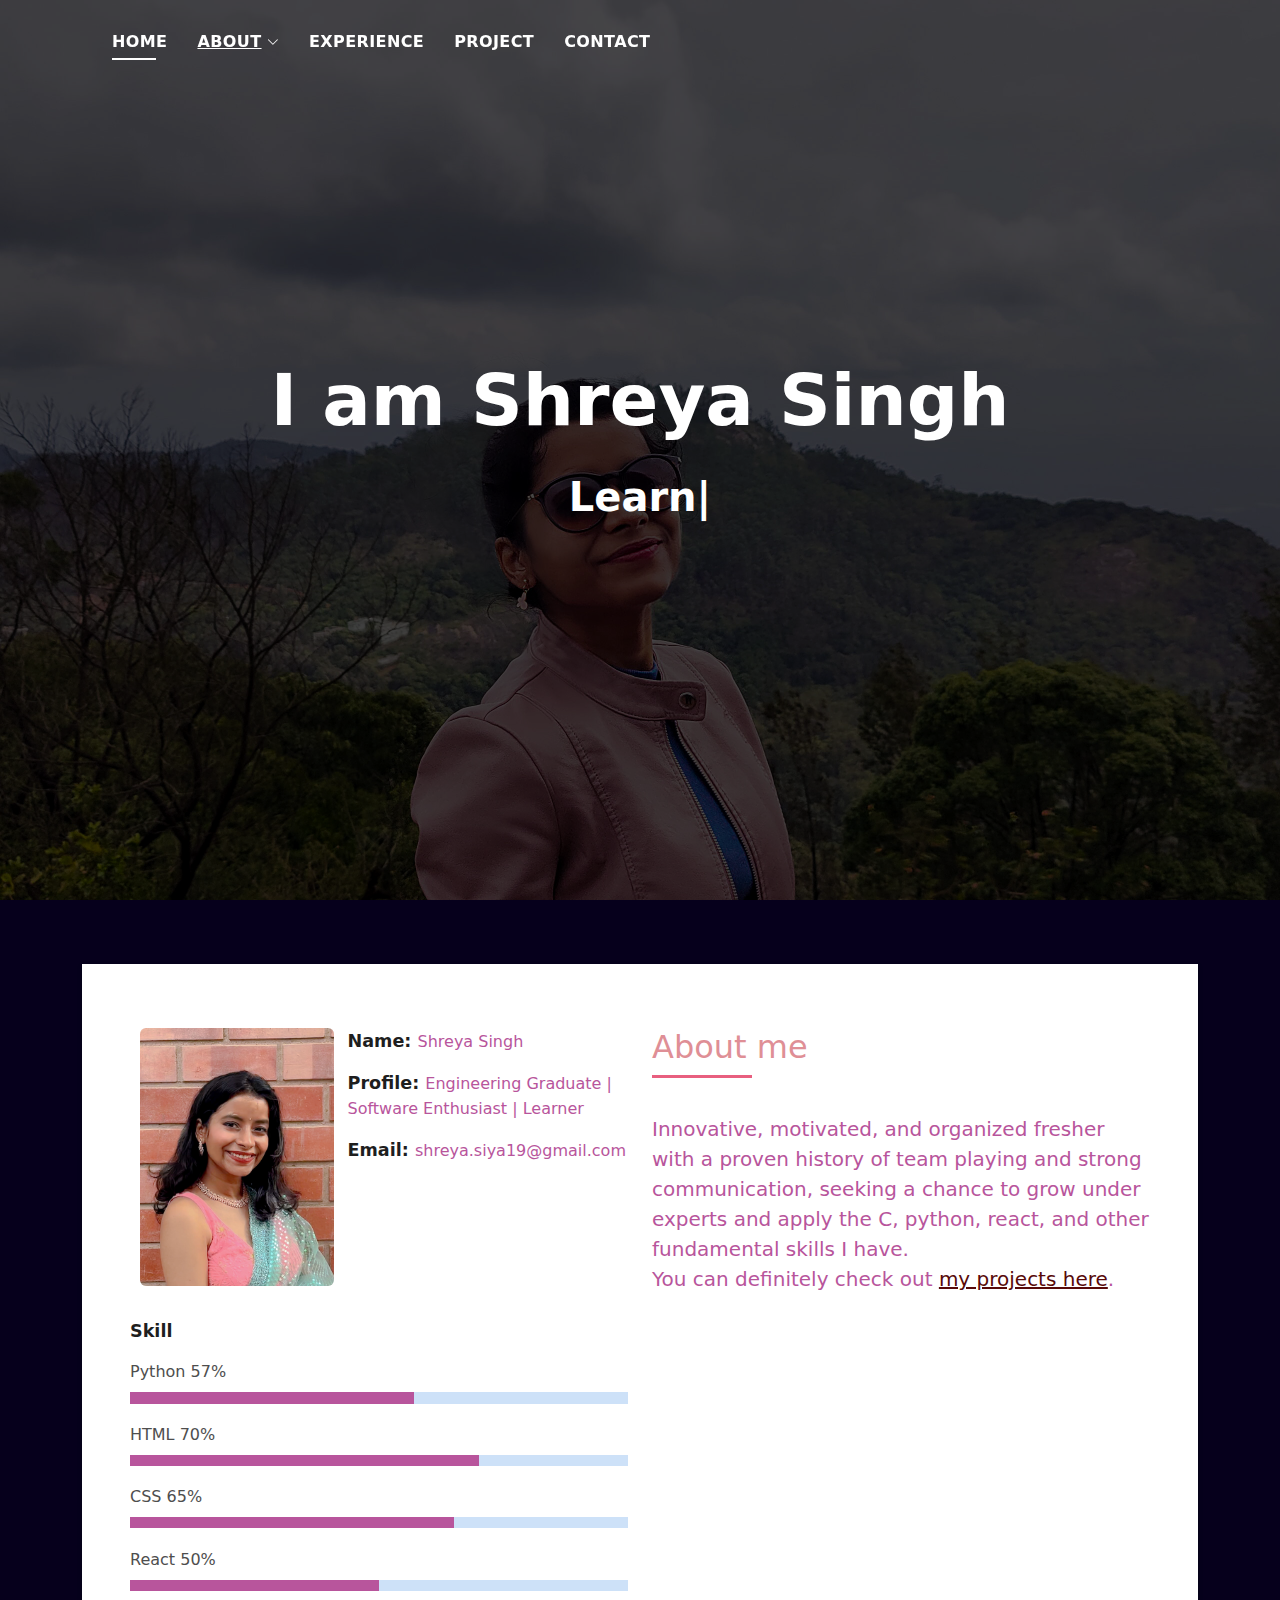
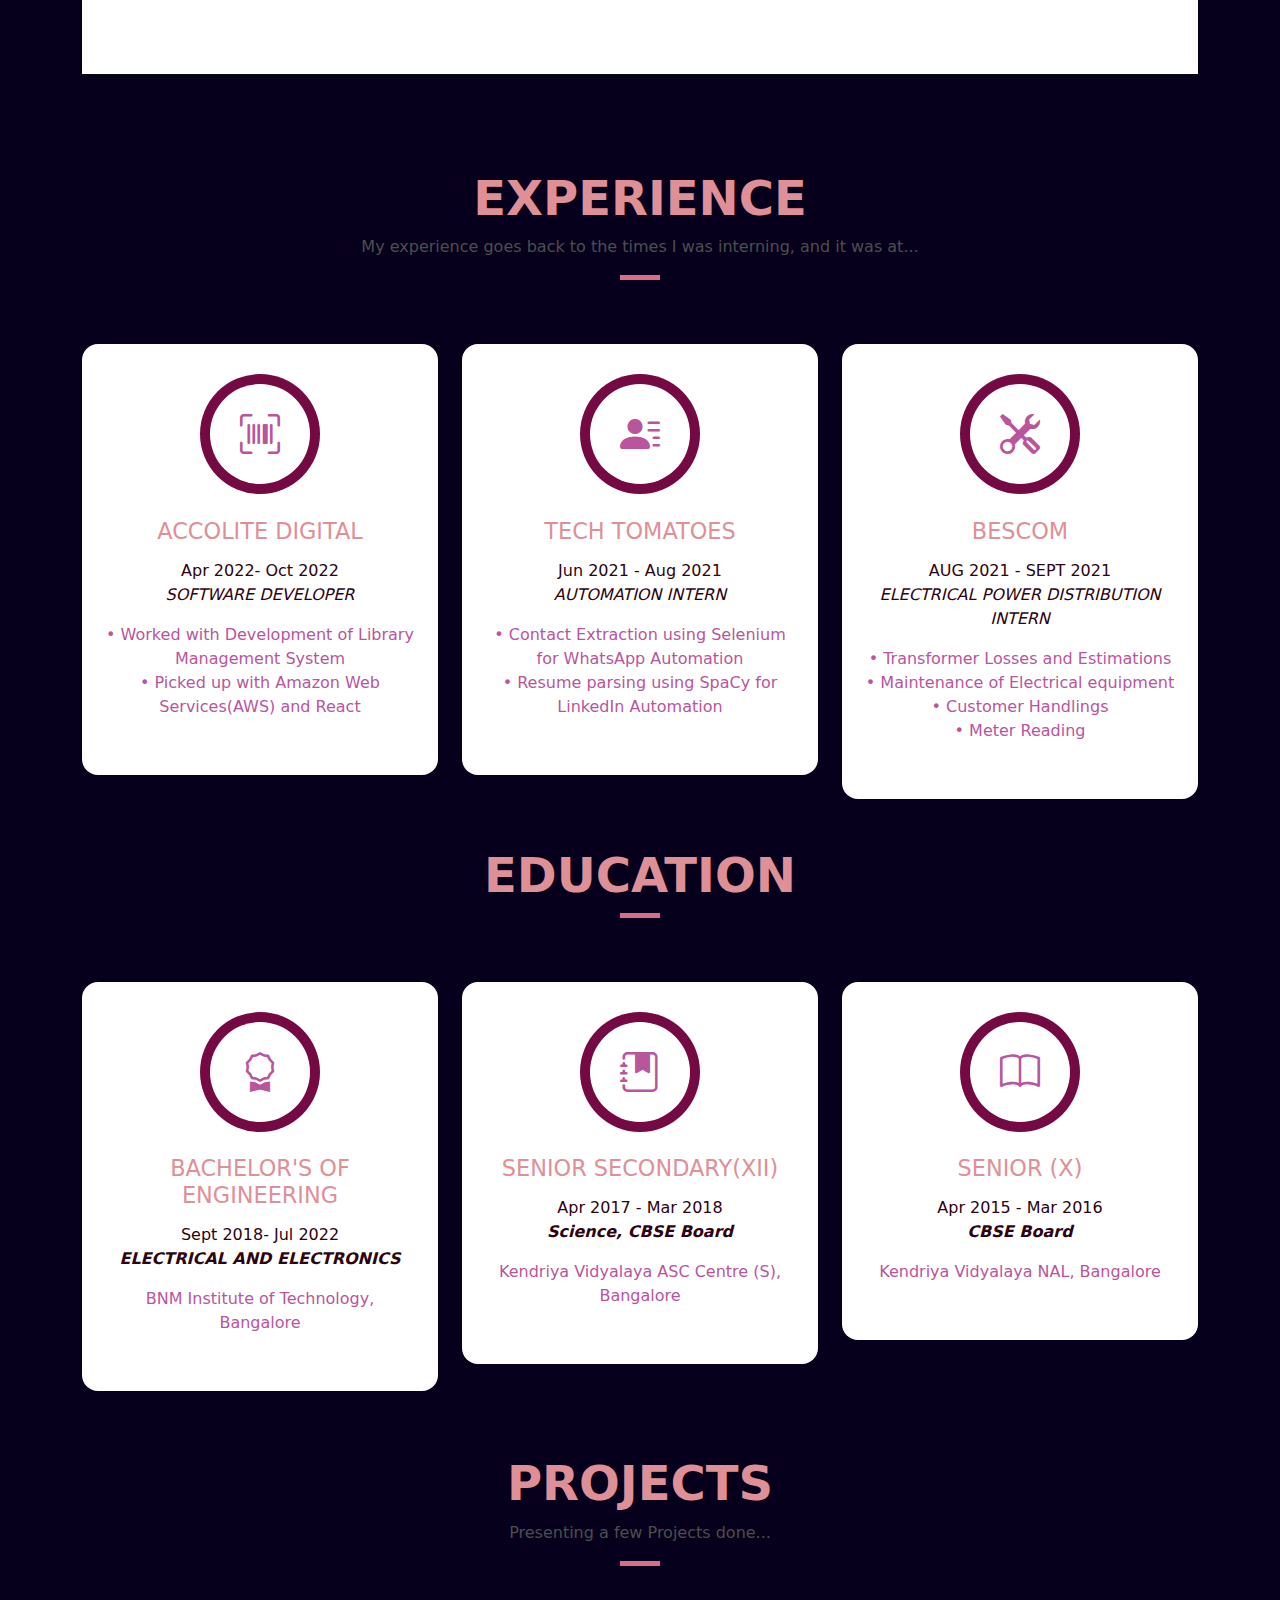
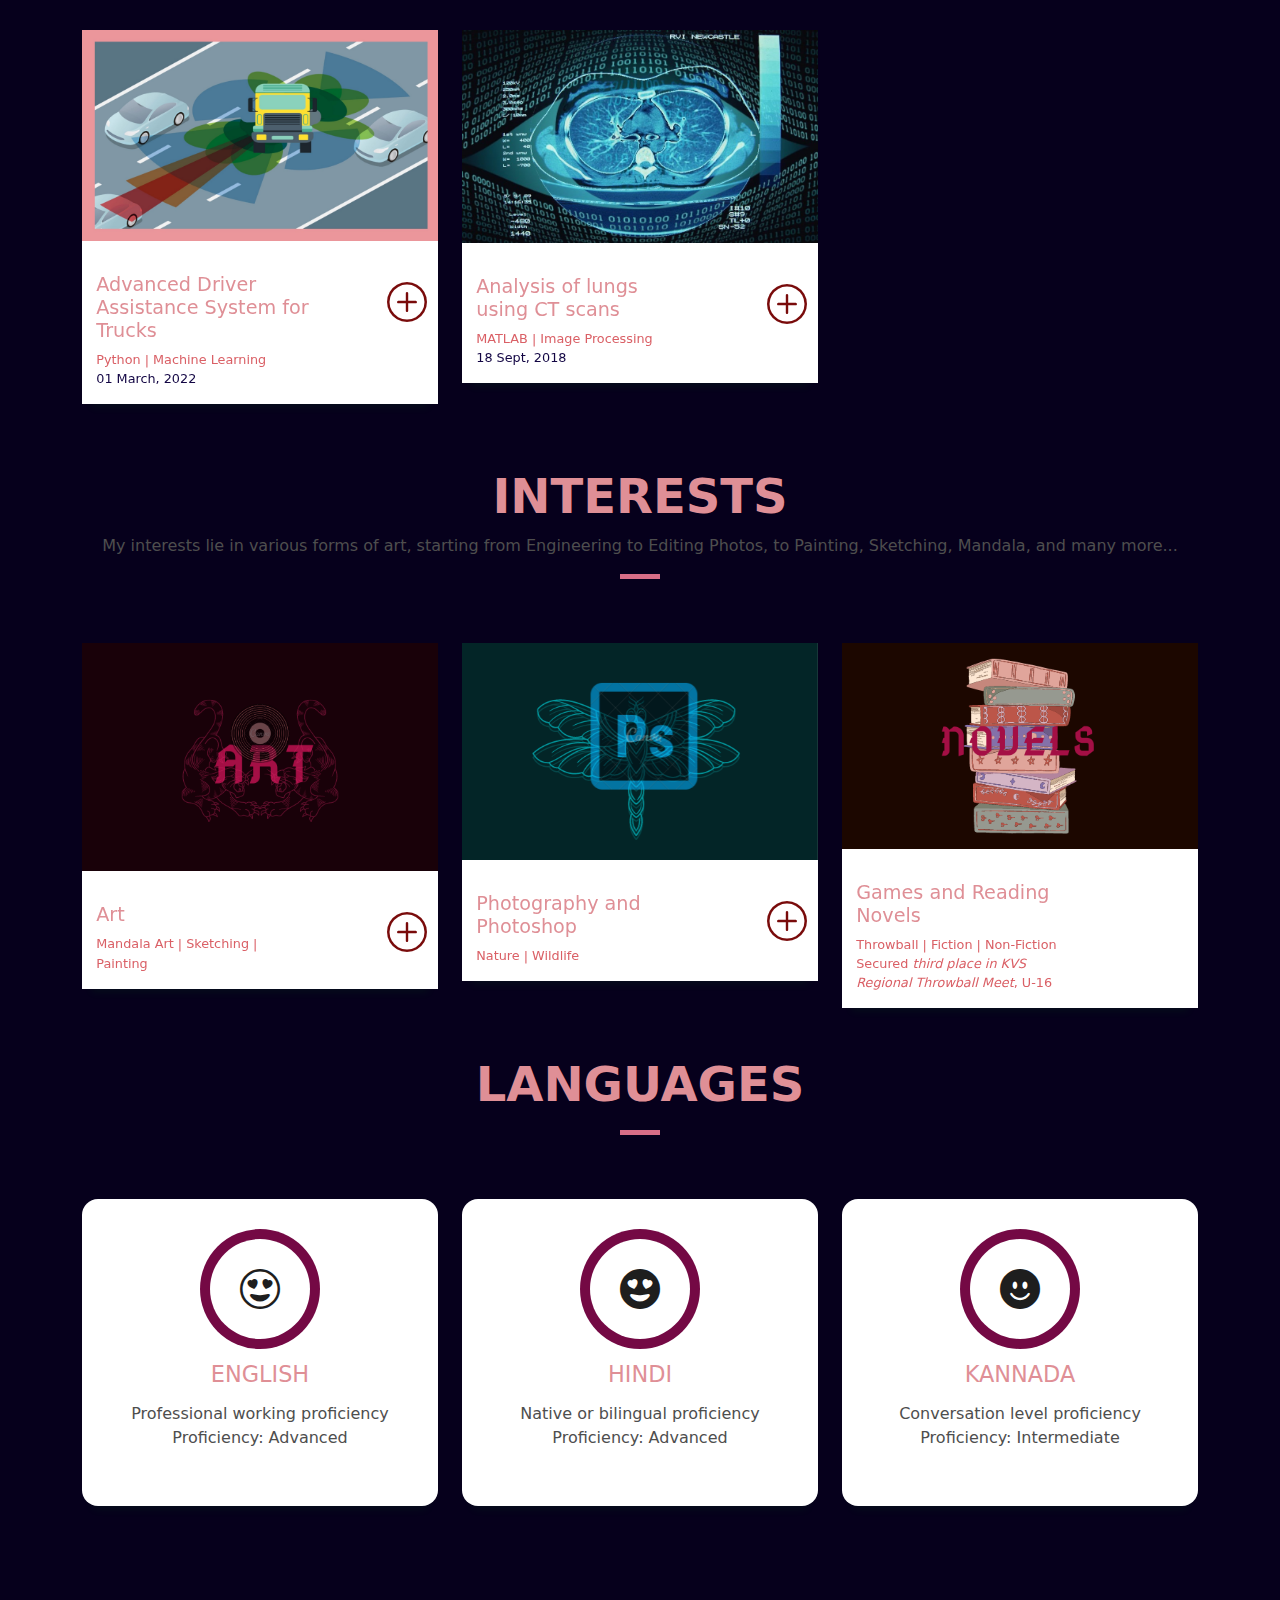
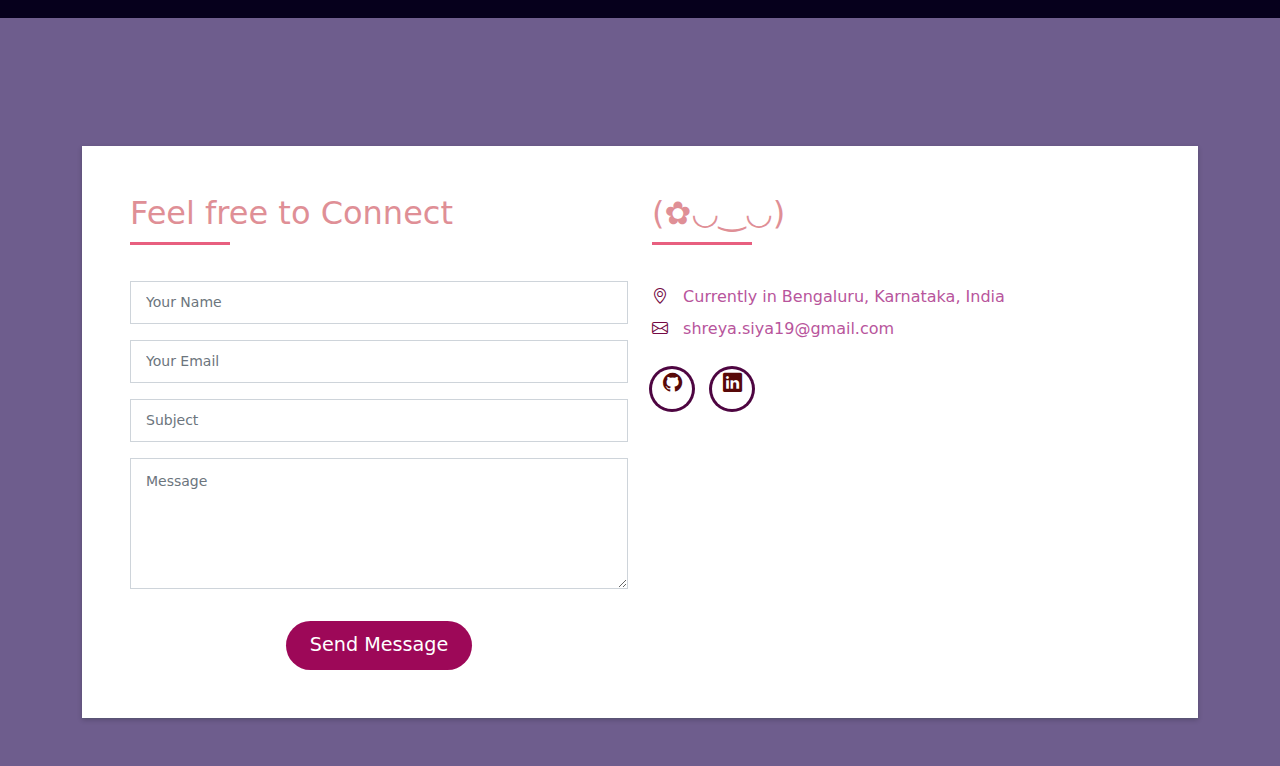
==== index.html @ 1498c158 "first commit" ====
<!DOCTYPE html>
<html lang="en">

<head>
  <meta charset="utf-8">
  <meta content="width=device-width, initial-scale=1.0" name="viewport">

  <title>Shreya Portfolio- Index</title>
  <meta content="" name="description">
  <meta content="" name="keywords">

  <!-- Favicons -->
  <link href="assets/img/favicon.png" rel="icon">
  <link href="assets/img/apple-touch-icon.png" rel="apple-touch-icon">

  <!-- Vendor CSS Files -->
  <link href="assets/vendor/bootstrap/css/bootstrap.min.css" rel="stylesheet">
  <link href="assets/vendor/bootstrap-icons/bootstrap-icons.css" rel="stylesheet">
  <link href="assets/vendor/glightbox/css/glightbox.min.css" rel="stylesheet">
  <link href="assets/vendor/swiper/swiper-bundle.min.css" rel="stylesheet">

  <!-- Template Main CSS File -->
  <link href="assets/css/style.css" rel="stylesheet">

</head>

<body>

  <!-- ======= Header ======= -->
  <header id="header" class="fixed-top">
    <div class="container d-flex align-items-center justify-content-between">

      <nav id="navbar" class="navbar">
        <ul>
          <li><a class="nav-link scrollto active" href="#hero">Home</a></li>
          <li class="dropdown"><a href="#about"><span>About</span> <i class="bi bi-chevron-down"></i></a>
            <ul>
              <li><a href="#education">Education</a></li>
              <li><a href="#interest">Interests</a></li>
              <li><a href="#languages">Languages</a></li>
            </ul>
          </li>
          <li><a class="nav-link scrollto" href="#experience">Experience</a></li>
          <li><a class="nav-link scrollto" href="#work"> Project</a></li>
          <li><a class="nav-link scrollto" href="#contact">Contact</a></li>
        </ul>
        <i class="bi bi-list mobile-nav-toggle"></i>
      </nav><!-- .navbar -->

    </div>
  </header><!-- End Header -->

  <!-- ======= Hero Section ======= -->
  <div id="hero" class="hero route bg-image" style="background-image: url(assets/img/hero-bg.jpg)">
    <div class="overlay-itro"></div>
    <div class="hero-content display-table">
      <div class="table-cell">
        <div class="container">
          <h1 class="hero-title mb-4">I am Shreya Singh</h1>
          <p class="hero-subtitle"><span class="typed" data-typed-items="Learner, Developer, Designer, Photographer, Mandala Artist"></span></p>
        </div>
      </div>
    </div>
  </div><!-- End Hero Section -->

  <main id="main">

    <!-- ======= About Section ======= -->
    <section id="about" class="about-mf sect-pt4 route">
      <div class="container">
        <div class="row">
          <div class="col-sm-12">
            <div class="box-shadow-full">
              <div class="row">
                <div class="col-md-6">
                  <div class="row">
                    <div class="col-sm-6 col-md-5">
                      <div class="about-img">
                        <img src="assets/img/testimonial-2.jpg" class="img-fluid rounded b-shadow-a" alt="">
                      </div>
                    </div>
                    <div class="col-sm-6 col-md-7">
                      <div class="about-info">
                        <p><span class="title-s">Name: </span> <span>Shreya Singh</span></p>
                        <p><span class="title-s">Profile: </span> <span>Engineering Graduate | Software Enthusiast | Learner</span></p>
                        <p><span class="title-s">Email: </span> <span>shreya.siya19@gmail.com</span></p>
                      </div>
                    </div>
                  </div>
                  <div class="skill-mf">
                    <p class="title-s">Skill</p>
                    <span>Python</span> <span class="pull-right">57%</span>
                    <div class="progress">
                      <div class="progress-bar" role="progressbar" style="width: 57%;" aria-valuenow="57" aria-valuemin="0" aria-valuemax="100"></div>
                    </div>
                    <span>HTML</span> <span class="pull-right">70%</span>
                    <div class="progress">
                      <div class="progress-bar" role="progressbar" style="width: 70%" aria-valuenow="55" aria-valuemin="0" aria-valuemax="100"></div>
                    </div>
                    <span>CSS</span> <span class="pull-right">65%</span>
                    <div class="progress">
                      <div class="progress-bar" role="progressbar" style="width: 65%;" aria-valuenow="65" aria-valuemin="0" aria-valuemax="100"></div>
                    </div>
                    <span>React</span> <span class="pull-right">50%</span>
                    <div class="progress">
                      <div class="progress-bar" role="progressbar" style="width: 50%" aria-valuenow="50" aria-valuemin="0" aria-valuemax="100"></div>
                    </div>
                  </div>
                </div>
                <div class="col-md-6">
                  <div class="about-me pt-4 pt-md-0">
                    <div class="title-box-2">
                      <h5 class="title-left">
                        About me
                      </h5>
                    </div>
                    <p class="lead">
                      Innovative, motivated, and organized fresher with a proven history of team playing and strong communication, seeking a chance to grow under experts and apply the C, python, react, and other fundamental skills I have. </br> You can definitely check out <a href="#work">my projects here</a>.</p>
                    </p>
                  </div>
                </div>
              </div>
            </div>
          </div>
        </div>
      </div>
    </section><!-- End About Section -->

    <!-- ======= Experience Section ======= -->
    <section id="experience" class="experience-mf pt-5 route">
      <div class="container">
        <div class="row">
          <div class="col-sm-12">
            <div class="title-box text-center">
              <h3 class="title-a">
                Experience
              </h3>
              <p class="subtitle-a">
                My experience goes back to the times I was interning, and it was at...
              </p>
              <div class="line-mf"></div>
            </div>
          </div>
        </div>
        <div class="row">
          <div class="col-md-4">
            <div class="experience-box">
              <div class="experience-ico">
                <span class="ico-circle"><i class="bi bi-upc-scan"></i></span>
              </div>
              <div class="experience-content">
                <h2 class="es-title"></br>Accolite Digital</h2>
                <p class="es-description text-center">
                  Apr 2022- Oct 2022</br>
                  <i>SOFTWARE DEVELOPER</i>
                   </br></p>
                  <p>• Worked with Development of Library Management System </br>
                  • Picked up with Amazon Web Services(AWS) and React
                </p>
              </div>
            </div>
          </div>
          <div class="col-md-4">
            <div class="experience-box">
              <div class="experience-ico">
                <span class="ico-circle"><i class="bi bi-person-lines-fill"></i></span>
              </div>
              <div class="experience-content">
                <h2 class="es-title"> </br>Tech Tomatoes</h2>
                <p class="es-description text-center">
                  Jun 2021 - Aug 2021</br>
                  <i>AUTOMATION INTERN</i>
                   </br></p>
                  <p>• Contact Extraction using Selenium for WhatsApp Automation </br>
                  • Resume parsing using SpaCy for LinkedIn Automation
                </p>
              </div>
            </div>
          </div>
          <div class="col-md-4">
            <div class="experience-box">
              <div class="experience-ico">
                <span class="ico-circle"><i class="bi bi-tools"></i></span>
              </div>
              <div class="experience-content">
                <h2 class="es-title"></br>BESCOM</h2>
                <p class="es-description text-center">
                  AUG 2021 - SEPT 2021</br>
                  <i>ELECTRICAL POWER DISTRIBUTION INTERN</i>
                   </br></p>
                  <p>• Transformer Losses and Estimations </br>
                  • Maintenance of Electrical equipment </br>
                  • Customer Handlings</br>
                  • Meter Reading
                </p>
              </div>
            </div>
          </div>
        </div>
      </div>
    </section><!-- End Experience Section -->

        <!-- ======= education Section ======= -->
        <section id="education" class="education-mf pt-5 route">
          <div class="container">
            <div class="row">
              <div class="col-sm-12">
                <div class="title-box text-center">
                  <h3 class="title-a">
                    Education
                  </h3>
                  <div class="line-mf"></div>
                </div>
              </div>
            </div>
            <div class="row">
              <div class="col-md-4">
                <div class="education-box">
                  <div class="education-ico">
                    <span class="ico-circle"><i class="bi bi-award"></i></span>
                  </div>
                  <div class="education-content">
                    <h2 class="esd-title"></br>Bachelor's of Engineering</h2>
                    <p class="esd-description text-center">
                      Sept 2018- Jul 2022</br>
                      <b><i>ELECTRICAL AND ELECTRONICS </i></b>
                       </br></p>
                      <p>BNM Institute of Technology, Bangalore
                    </p>
                  </div>
                </div>
              </div>
              <div class="col-md-4">
                <div class="education-box">
                  <div class="education-ico">
                    <span class="ico-circle"><i class="bi bi-journal-bookmark-fill"></i></span>
                  </div>
                  <div class="education-content">
                    <h2 class="esd-title"> </br>Senior Secondary(XII)</h2>
                    <p class="esd-description text-center">
                      Apr 2017 - Mar 2018</br>
                      <b><i>Science, CBSE Board</i></b>
                       </br></p>
                      <p>Kendriya Vidyalaya ASC Centre (S), Bangalore
                    </p>
                  </div>
                </div>
              </div>
              <div class="col-md-4">
                <div class="education-box">
                  <div class="education-ico">
                    <span class="ico-circle"><i class="bi bi-book"></i></span>
                  </div>
                  <div class="education-content">
                    <h2 class="esd-title"></br>Senior (X)</h2>
                    <p class="esd-description text-center">
                      Apr 2015 - Mar 2016</br>
                      <b><i>CBSE Board
                      </i></b>
                       </br></p>
                      <p>Kendriya Vidyalaya NAL, Bangalore  
                    </p>
                  </div>
                </div>
              </div>
            </div>
          </div>
        </section><!-- End education Section -->


    <!-- ======= Projects Section ======= -->
    <section id="work" class="portfolio-mf sect-pt4 route">
      <div class="container">
        <div class="row">
          <div class="col-sm-12">
            <div class="title-box text-center">
              <h3 class="title-a">
                PROJECTS
              </h3>
              <p class="subtitle-a">
                Presenting a few Projects done...
              <div class="line-mf"></div>
            </div>
          </div>
        </div>
        <div class="row">
          <div class="col-md-4">
            <div class="work-box">
              <a href="assets/img/work-1.jpg" data-gallery="portfolioGallery" class="portfolio-lightbox">
                <div class="work-img">
                  <img src="assets/img/work-1.jpg" alt="" class="img-fluid">
                </div>
              </a>
              <div class="work-content">
                <div class="row">
                  <div class="col-sm-8">
                    <h2 class="w-title">Advanced Driver Assistance System for Trucks</h2>
                    <div class="w-more">
                      <span class="w-ctegory">Python | Machine Learning </br></span> <span class="w-date">01 March, 2022</span>
                    </div>
                  </div>
                  <div class="col-sm-4">
                    <div class="w-like">
                      <a href="portfolio-details1.html" target=" blank"> <span class="bi bi-plus-circle"></span></a>
                    </div>
                  </div>
                </div>
              </div>
            </div>
          </div>
          <div class="col-md-4">
            <div class="work-box">
              <a href="assets/img/work-2.jpeg" data-gallery="portfolioGallery" class="portfolio-lightbox">
                <div class="work-img">
                  <img src="assets/img/work-2.jpeg" alt="" class="img-fluid">
                </div>
              </a>
              <div class="work-content">
                <div class="row">
                  <div class="col-sm-8">
                    <h2 class="w-title">Analysis of lungs using CT scans</h2>
                    <div class="w-more">
                      <span class="w-ctegory">MATLAB | Image Processing </br></span>  <span class="w-date">18 Sept, 2018</span>
                    </div>
                  </div>
                  <div class="col-sm-4">
                    <div class="w-like">
                      <a href="portfolio-details2.html" target=" blank"> <span class="bi bi-plus-circle"></span></a>
                    </div>
                  </div>
                </div>
              </div>
            </div>
          </div>
        </div>
      </div>
    </section><!-- End Project Section -->

    
   <!-- ======= Interest Section ======= -->
   <section id="interest" class="portfolio-mf sect-pt4 route">
    <div class="container">
      <div class="row">
        <div class="col-sm-12">
          <div class="title-box text-center">
            <h3 class="title-a">
                INTERESTS
            </h3>
            <p class="subtitle-a">
              My interests lie in various forms of art, starting from Engineering to Editing Photos, to Painting, Sketching, Mandala, and many more...
            </p>
            <div class="line-mf"></div>
          </div>
        </div>
      </div>
      <div class="row">
        <div class="col-md-4">
          <div class="work-box">
            <a href="assets/img/1.png" data-gallery="portfolioGallery" class="portfolio-lightbox">
              <div class="work-img">
                <img src="assets/img/1.png" alt="" class="img-fluid">
              </div>
            </a>
            <div class="work-content">
              <div class="row">
                <div class="col-sm-8">
                  <h2 class="w-title">Art</h2>
                  <div class="w-more">
                    <span class="w-ctegory">Mandala Art | Sketching | Painting</span> 
                  </div>
                </div>
                <div class="col-sm-4">
                  <div class="w-like">
                    <a href="interest-1.html" target="blank"> <span class="bi bi-plus-circle"></span></a>
                  </div>
                </div>
              </div>
            </div>
          </div>
        </div>
        <div class="col-md-4">
          <div class="work-box">
            <a href="assets/img/2.png" data-gallery="portfolioGallery" class="portfolio-lightbox">
              <div class="work-img">
                <img src="assets/img/2.png" alt="" class="img-fluid">
              </div>
            </a>
            <div class="work-content">
              <div class="row">
                <div class="col-sm-8">
                  <h2 class="w-title">Photography and Photoshop</h2>
                  <div class="w-more">
                    <span class="w-ctegory">Nature | Wildlife</span> 
                  </div>
                </div>
                <div class="col-sm-4">
                  <div class="w-like">
                    <a href="interest-2.html"target="blank"> <span class="bi bi-plus-circle"></span></a>
                  </div>
                </div>
              </div>
            </div>
          </div>
        </div>
        <div class="col-md-4">
          <div class="work-box">
            <a href="assets/img/3.png" data-gallery="portfolioGallery" class="portfolio-lightbox">
              <div class="work-img">
                <img src="assets/img/3.png" alt="" class="img-fluid">
              </div>
            </a>
            <div class="work-content">
              <div class="row">
                <div class="col-sm-8">
                  <h2 class="w-title">Games and Reading Novels</h2>
                  <div class="w-more">
                    <span class="w-ctegory">Throwball | Fiction | Non-Fiction </br> Secured<i> third place in KVS Regional Throwball Meet</i>, U-16</span>
                  </div>
                </div>
                <!--<div class="col-sm-4">
                  <div class="w-like">
                    <a href="interest-3.html"target="_blank"> <span class="bi bi-plus-circle"></span></a>
                  </div>-->
                </div>
              </div>
            </div>
          </div>
        </div>
      </div>
    </div>
  </section><!-- End Interest Section -->

    <!-- ======= languages Section ======= -->
    <section id="languages" class="services-mf pt-5 route">
      <div class="container">
        <div class="row">
          <div class="col-sm-12">
            <div class="title-box text-center">
              <h3 class="title-a">
                Languages 
              </h3>
              <p class="subtitle-a">
              </p>
              <div class="line-mf"></div>
            </div>
          </div>
        </div>
        <div class="row">
          <div class="col-md-4">
            <div class="service-box">
              <div class="service-ico">
                <span class="ico-circle"><i class="bi bi-emoji-heart-eyes"></i></span>
              </div>
              <div class="service-content">
                <h2 class="s-title">ENGLISH</h2>
                <p class="s-description text-center">
                  Professional working proficiency</br>Proficiency: Advanced
                </p>
              </div>
            </div>
          </div>
          <div class="col-md-4">
            <div class="service-box">
              <div class="service-ico">
                <span class="ico-circle"><i class="bi bi-emoji-heart-eyes-fill"></i></span>
              </div>
              <div class="service-content">
                <h2 class="s-title">HINDI</h2>
                <p class="s-description text-center">
                  Native or bilingual proficiency</br>Proficiency: Advanced
                </p>
              </div>
            </div>
          </div>
          <div class="col-md-4">
            <div class="service-box">
              <div class="service-ico">
                <span class="ico-circle"><i class="bi bi-emoji-smile-fill"></i></span>
              </div>
              <div class="service-content">
                <h2 class="s-title">KANNADA</h2>
                <p class="s-description text-center">
                  Conversation level proficiency</br>Proficiency: Intermediate 
                </p>
              </div>
            </div>
          </div>
        </div>
      </div>
    </section><!-- End language Section -->


    <!-- ======= Contact Section ======= -->
    <section id="contact" class="paralax-mf footer-paralax bg-image sect-mt4 route" style="background-image: url(assets/img/overlay-bg.jpg)">
      <div class="overlay-mf"></div>
      <div class="container">
        <div class="row">
          <div class="col-sm-12">
            <div class="contact-mf">
              <div id="contact" class="box-shadow-full">
                <div class="row">
                  <div class="col-md-6">
                    <div class="title-box-2">
                      <h5 class="title-left">
                        Feel free to Connect 
                      </h5>
                    </div>
                    <div>
                      <form action="forms/contact.php" method="post" role="form" class="php-email-form">
                        <div class="row">
                          <div class="col-md-12 mb-3">
                            <div class="form-group">
                              <input type="text" name="name" class="form-control" id="name" placeholder="Your Name" required>
                            </div>
                          </div>
                          <div class="col-md-12 mb-3">
                            <div class="form-group">
                              <input type="email" class="form-control" name="email" id="email" placeholder="Your Email" required>
                            </div>
                          </div>
                          <div class="col-md-12 mb-3">
                            <div class="form-group">
                              <input type="text" class="form-control" name="subject" id="subject" placeholder="Subject" required>
                            </div>
                          </div>
                          <div class="col-md-12">
                            <div class="form-group">
                              <textarea class="form-control" name="message" rows="5" placeholder="Message" required></textarea>
                            </div>
                          </div>
                          <div class="col-md-12 text-center my-3">
                            <div class="loading">Hold onn...The message is goingg..</div>
                            <div class="error-message"></div>
                            <div class="sent-message">Yay! I've received your message. Thank You!</div>
                          </div>
                          <div class="col-md-12 text-center">
                            <button type="submit" class="button button-a button-big button-rouded">Send Message</button>
                          </div>
                        </div>
                      </form>
                    </div>
                  </div>
                  <div class="col-md-6">
                    <div class="title-box-2 pt-4 pt-md-0">
                      <h5 class="title-left">
                        (✿◡‿◡)
                      </h5>
                    </div>
                    <div class="more-info">
                      <p class="lead">
                        
                      </p>
                      <ul class="list-ico">
                        <li><span class="bi bi-geo-alt"></span> Currently in Bengaluru, Karnataka, India</li>
                        <li><span class="bi bi-envelope"></span> shreya.siya19@gmail.com</li>
                      </ul>
                    </div>
                    <div class="socials">
                      <ul>
                        <li><a href="https://github.com/shreya1907" target="blank"><span class="ico-circle"><i class="bi bi-github">  </i></span></a></li>
                        <li><a href="https://www.linkedin.com/in/shreyasingh19/" target="blank"><span class="ico-circle"><i class="bi bi-linkedin"></i></span></a></li>
                      </ul>
                    </div>
                  </div>
                </div>
              </div>
            </div>
          </div>
        </div>
      </div>
    </section><!-- End Contact Section -->

  </main><!-- End #main -->

  <div id="preloader"></div>
  <a href="#" class="back-to-top d-flex align-items-center justify-content-center"><i class="bi bi-arrow-up-short"></i></a>

  <!-- Vendor JS Files -->
  <script src="assets/vendor/purecounter/purecounter_vanilla.js"></script>
  <script src="assets/vendor/bootstrap/js/bootstrap.bundle.min.js"></script>
  <script src="assets/vendor/glightbox/js/glightbox.min.js"></script>
  <script src="assets/vendor/swiper/swiper-bundle.min.js"></script>
  <script src="assets/vendor/typed.js/typed.min.js"></script>
  <script src="assets/vendor/php-email-form/validate.js"></script>

  <!-- Template Main JS File -->
  <script src="assets/js/main.js"></script>

</body>

</html>
---- assets/css/style.css ----
body {
  background-color: rgb(6, 0, 28);
  color: #b8559c;
}

h1,
h2,
h3,
h4,
h5,
h6 {
  color: #df8f96;
}

a {
  color:#580909;
  text-decoration: underline;
  transition: all 0.5s ease-in-out;
}

a:hover {
  color: #a40b27;
  text-decoration: none;
  transition: all 0.5s ease-in-out;
}

.p-r {
  position: relative;
}

.color-a {
  text-decoration: none;
  color: #be0b20;
}

.color-d {
  color: #f5f5f5;
}

.color-text-a {
  text-decoration: none;
  color: #0e9d09;
}

.box-shadow,
.card-blog,
.work-box,
.service-box,
.paralax-mf {
  box-shadow: 0 13px 8px -10px #0b8d141a;
}

.box-shadow-a,
.button:hover {
  text-decoration: none;
  box-shadow: 0 0 0 4px #f8cdd6;
}

.display-5 {
  font-size: 2.5rem;
  font-weight: 300;
  line-height: 1.1;
}

.display-6 {
  font-size: 2rem;
  font-weight: 300;
  line-height: 1.1;
}

.avatar {
  width: 32px;
  height: 32px;
  margin-right: 4px;
  overflow: hidden;
}

.bg-image {
  background-repeat: no-repeat;
  background-attachment: fixed;
  background-size: cover;
  background-position: center center;
}

@media (max-width: 1024px) {
  .bg-image {
    background-attachment: scroll;
  }
}

.overlay-mf {
  background-color: #9b85be;
}

.overlay-mf {
  position: absolute;
  top: 0;
  left: 0px;
  padding: 0;
  height: 100%;
  width: 100%;
  opacity: 0.7;
}

.paralax-mf {
  position: relative;
  padding: 8rem 0;
}

.display-table {
  width: 100%;
  height: 100%;
  display: table;
}

.table-cell {
  display: table-cell;
  vertical-align: middle;
}

/*--/ Sections /--*/
.sect-4 {
  padding: 4rem 0;
}

.sect-pt4 {
  padding-top: 4rem;
}

.sect-mt4 {
  margin-top: 4rem;
}

/*--/ Title s /--*/
.title-s {
  font-weight: 600;
  color: #1e1e1e;
  font-size: 1.1rem;
}

/*--/ Title A /--*/
.title-box {
  margin-bottom: 4rem;
}

.title-a {
  text-decoration: none;
  font-size: 3rem;
  font-weight: bold;
  text-transform: uppercase;
}

.subtitle-a {
  text-decoration: none;
  color: #4e4e4e;
}

.line-mf {
  width: 40px;
  height: 5px;
  background-color: #d86e87;
  margin: 0 auto;
}

/*--/ Title Left /--*/
.title-box-2 {
  margin-bottom: 3rem;
}

.title-left {
  font-size: 2rem;
  position: relative;
}

.title-left:before {
  content: "";
  position: absolute;
  height: 3px;
  background-color: #e85f7f;
  width: 100px;
  bottom: -12px;
}

/*------/ Box /------*/
.box-pl2 {
  padding-left: 2rem;
}

.box-shadow-full {
  padding: 3rem 1.25rem;
  position: relative;
  background-color: #fff;
  margin-bottom: 3rem;
  z-index: 2;
  box-shadow: 0 1px 1px 0 #17a9390f, 0 2px 5px 0 rgba(0, 0, 0, 0.2);
}

@media (min-width: 768px) {
  .box-shadow-full {
    padding: 3rem;
  }
}

/*------/ Socials /------*/
.socials {
  padding: 1.5rem 0;
}

.socials ul li {
  display: inline-block;
}

.socials .ico-circle {
  height: 40px;
  width: 40px;
  font-size: 1.2rem;
  border-radius: 50%;
  line-height: 1.6;
  margin: 0 15px 0 0;
  box-shadow: 0 0 0 3px #4e0541;
  transition: all 500ms ease;
}

.socials .ico-circle:hover {
  background-color: #eea2d2;
  color: #fff;
  box-shadow: 0 0 0 3px #cde1f8;
  transition: all 500ms ease;
}

/*------/ Ul resect /------*/
.ul-resect,
.widget-tags ul,
.widget-sidebar .list-sidebar,
.box-comments .list-comments,
.blog-wrapper .post-meta ul,
.list-ico,
.socials ul {
  list-style: none;
  padding-left: 0;
  margin-bottom: 0;
}

.list-ico {
  line-height: 2;
}

.list-ico span {
  color: #740944;
  margin-right: 10px;
}

/*------/ Ico Circle /------*/
.ico-circle {
  height: 100px;
  width: 100px;
  font-size: 2rem;
  border-radius: 50%;
  line-height: 1.55;
  margin: 0 auto;
  text-align: center;
  box-shadow: 0 0 0 10px  #740944;
  display: block;
}

/*------/ Owl Carousel /------*/
.owl-theme .owl-dots {
  text-align: center;
  margin-top: 18px;
}

.owl-theme .owl-dots .owl-dot {
  display: inline-block;
}

.owl-theme .owl-dots .owl-dot span {
  width: 18px;
  height: 7px;
  margin: 5px 5px;
  background: #cde1f8;
  border: 0px solid #cde1f8;
  display: block;
  transition: all 0.6s ease-in-out;
  cursor: pointer;
}

.owl-theme .owl-dots .owl-dot:hover span {
  background-color: #cde1f8;
}

.owl-theme .owl-dots .owl-dot.active span {
  background-color: #1B1B1B;
  width: 25px;
}

/*--/ Scrolltop s /--*/
.scrolltop-mf {
  position: relative;
  display: none;
}

.scrolltop-mf span {
  z-index: 999;
  position: fixed;
  width: 42px;
  height: 42px;
  background-color: #00ff00;
  opacity: 0.7;
  font-size: 1.6rem;
  line-height: 1.5;
  text-align: center;
  color: #fff;
  top: auto;
  left: auto;
  right: 30px;
  bottom: 50px;
  cursor: pointer;
  border-radius: 50%;
}

/*--------------------------------------------------------------
# Back to top button
--------------------------------------------------------------*/
.back-to-top {
  position: fixed;
  visibility: hidden;
  opacity: 0;
  right: 15px;
  bottom: 15px;
  z-index: 996;
  background: #751336;
  width: 40px;
  height: 40px;
  border-radius: 50px;
  transition: all 0.4s;
}

.back-to-top i {
  font-size: 28px;
  color: #fff;
  line-height: 0;
}

.back-to-top:hover {
  background: #f5768d;
  color: #fff;
}

.back-to-top.active {
  visibility: visible;
  opacity: 1;
}

/*------/ Prelaoder /------*/
#preloader {
  position: fixed;
  top: 0;
  left: 0;
  right: 0;
  bottom: 0;
  z-index: 9999;
  overflow: hidden;
  background: #fff;
}

#preloader:before {
  content: "";
  position: fixed;
  top: calc(50% - 30px);
  left: calc(50% - 30px);
  border: 6px solid #f2f2f2;
  border-top: 6px solid #621e35;
  border-radius: 50%;
  width: 60px;
  height: 60px;
  -webkit-animation: animate-preloader 1s linear infinite;
  animation: animate-preloader 1s linear infinite;
}

@-webkit-keyframes animate-preloader {
  0% {
    transform: rotate(0deg);
  }

  100% {
    transform: rotate(360deg);
  }
}

@keyframes animate-preloader {
  0% {
    transform: rotate(0deg);
  }

  100% {
    transform: rotate(360deg);
  }
}

/*------/ Button /------*/
.button {
  display: inline-block;
  padding: 0.3rem 0.6rem;
  text-align: center;
  vertical-align: middle;
  -webkit-user-select: none;
  -moz-user-select: none;
  user-select: none;
  font-size: 1rem;
  border-radius: 0.3rem;
  border: 1px solid transparent;
  transition: all 500ms ease;
  cursor: pointer;
}

.button:focus {
  outline: 0;
}

.button:hover {
  background-color: #d30015;
  color: #fff;
  transition: all 500ms ease;
}

.button-a {
  text-decoration: none;
  background-color: #9a111a;
  color: #fff;
  border-color: #cde1f8;
}

.button-big {
  padding: 0.9rem 2.3rem;
  font-size: 1.2rem;
}

.button-rouded {
  border-radius: 5rem;
}

.btn-lg {
  padding: 0.5rem 1rem;
  font-size: 1.25rem;
  line-height: 1.5;
  border-radius: 0.3rem;
}

/*--------------------------------------------------------------
# Header
--------------------------------------------------------------*/
#header {
  transition: all 0.5s;
  z-index: 997;
  padding: 20px 0;
}

#header .logo {
  font-size: 28px;
  margin: 0;
  padding: 0;
  font-weight: 600;
  letter-spacing: 1px;
}

#header .logo a {
  color: #fff;
}

#header .logo img {
  max-height: 40px;
}

#header.header-scrolled {
  background: rgba(0, 0, 0, 0.9);
  padding: 12px 0;
}

/*--------------------------------------------------------------
# Navigation Menu
--------------------------------------------------------------*/
/**
* Desktop Navigation 
*/
.navbar {
  padding: 0;
}

.navbar ul {
  margin: 0;
  padding: 0;
  display: flex;
  list-style: none;
  align-items: center;
}

.navbar li {
  position: relative;
}

.navbar>ul>li {
  white-space: nowrap;
  padding: 10px 0 10px 30px;
}

.navbar a,
.navbar a:focus {
  display: flex;
  align-items: center;
  justify-content: space-between;
  color: #fff;
  font-size: 16px;
  font-weight: 600;
  padding: 0;
  white-space: nowrap;
  transition: 0.3s;
  letter-spacing: 0.4px;
  position: relative;
  text-transform: uppercase;
}

.navbar a i,
.navbar a:focus i {
  font-size: 12px;
  line-height: 0;
  margin-left: 5px;
}

.navbar>ul>li>a:before {
  content: "";
  position: absolute;
  width: 100%;
  height: 2px;
  bottom: -6px;
  left: 0;
  width: 0;
  background-color: #fff;
  visibility: hidden;
  transition: all 0.3s ease-in-out 0s;
}

.navbar a:hover:before,
.navbar li:hover>a:before,
.navbar .active:before {
  visibility: visible;
  width: 80%;
}

.navbar a:hover,
.navbar .active,
.navbar .active:focus,
.navbar li:hover>a {
  color: #fff;
}

.navbar .dropdown ul {
  display: block;
  position: absolute;
  left: 30px;
  top: calc(100% + 30px);
  margin: 0;
  padding: 10px 0;
  z-index: 99;
  opacity: 0;
  visibility: hidden;
  background: #fff;
  box-shadow: 0px 0px 30px rgba(127, 137, 161, 0.25);
  transition: 0.3s;
}

.navbar .dropdown ul li {
  min-width: 200px;
}

.navbar .dropdown ul a {
  padding: 10px 20px;
  font-size: 14px;
  text-transform: none;
  color: #4e4e4e;
}

.navbar .dropdown ul a i {
  font-size: 12px;
}

.navbar .dropdown ul a:hover,
.navbar .dropdown ul .active:hover,
.navbar .dropdown ul li:hover>a {
  color: #0078ff;
}

.navbar .dropdown:hover>ul {
  opacity: 1;
  top: 100%;
  visibility: visible;
}

.navbar .dropdown .dropdown ul {
  top: 0;
  left: calc(100% - 30px);
  visibility: hidden;
}

.navbar .dropdown .dropdown:hover>ul {
  opacity: 1;
  top: 0;
  left: 100%;
  visibility: visible;
}

@media (max-width: 1366px) {
  .navbar .dropdown .dropdown ul {
    left: -90%;
  }

  .navbar .dropdown .dropdown:hover>ul {
    left: -100%;
  }
}

/**
* Mobile Navigation 
*/
.mobile-nav-toggle {
  color: #fff;
  font-size: 28px;
  cursor: pointer;
  display: none;
  line-height: 0;
  transition: 0.5s;
}

@media (max-width: 991px) {
  .mobile-nav-toggle {
    display: block;
  }

  .navbar ul {
    display: none;
  }
}

.navbar-mobile {
  position: fixed;
  overflow: hidden;
  top: 0;
  right: 0;
  left: 0;
  bottom: 0;
  background: rgba(78, 78, 78, 0.9);
  transition: 0.3s;
  z-index: 999;
}

.navbar-mobile .mobile-nav-toggle {
  position: absolute;
  top: 15px;
  right: 15px;
}

.navbar-mobile ul {
  display: block;
  position: absolute;
  top: 55px;
  right: 15px;
  bottom: 15px;
  left: 15px;
  padding: 10px 0;
  background-color: #fff;
  overflow-y: auto;
  transition: 0.3s;
}

.navbar-mobile>ul>li {
  padding: 0;
}

.navbar-mobile a:hover:before,
.navbar-mobile li:hover>a:before,
.navbar-mobile .active:before {
  visibility: hidden;
}

.navbar-mobile a,
.navbar-mobile a:focus {
  padding: 10px 20px;
  font-size: 15px;
  color: #4e4e4e;
}

.navbar-mobile a:hover,
.navbar-mobile .active,
.navbar-mobile li:hover>a {
  color: #630f1c;
}

.navbar-mobile .getstarted,
.navbar-mobile .getstarted:focus {
  margin: 15px;
}

.navbar-mobile .dropdown ul {
  position: static;
  display: none;
  margin: 10px 20px;
  padding: 10px 0;
  z-index: 99;
  opacity: 1;
  visibility: visible;
  background: #fff;
  box-shadow: 0px 0px 30px rgba(127, 137, 161, 0.25);
}

.navbar-mobile .dropdown ul li {
  min-width: 200px;
}

.navbar-mobile .dropdown ul a {
  padding: 10px 20px;
}

.navbar-mobile .dropdown ul a i {
  font-size: 12px;
}

.navbar-mobile .dropdown ul a:hover,
.navbar-mobile .dropdown ul .active:hover,
.navbar-mobile .dropdown ul li:hover>a {
  color: #701824;
}

.navbar-mobile .dropdown>.dropdown-active {
  display: block;
}

/*--------------------------------------------------------------
# Hero Section
--------------------------------------------------------------*/
.hero {
  height: 100vh;
  position: relative;
  color: #fff;
}

.hero .hero-content {
  text-align: center;
  position: absolute;
}

.hero .overlay-itro {
  background-color: rgba(0, 0, 0, 0.6);
  position: absolute;
  top: 0;
  left: 0px;
  padding: 0;
  height: 100%;
  width: 100%;
  opacity: 0.9;
}

.hero .hero-title {
  color: #fff;
  font-weight: 600;
  font-size: 3rem;
}

@media (min-width: 768px) {
  .hero .hero-title {
    font-size: 4.5rem;
  }
}

.hero .hero-subtitle {
  font-size: 1.5rem;
  font-weight: 600;
}

@media (min-width: 768px) {
  .hero .hero-subtitle {
    font-size: 2.5rem;
  }
}

.hero .text-slider-items {
  display: none;
}

.hero-single {
  height: 350px;
}

.hero-single .hero-content {
  margin-top: 30px;
}

.hero-single .hero-title {
  text-transform: uppercase;
  font-size: 3rem;
}

@media (min-width: 768px) {
  .hero-single .hero-title {
    font-size: 3.5rem;
  }
}

.hero-single .breadcrumb {
  background-color: transparent;
  color: #0078ff;
}

.hero-single .breadcrumb .breadcrumb-item:before {
  color: #cde1f8;
}

.hero-single .breadcrumb .breadcrumb-item.active {
  color: #cde1f8;
}

.hero-single .breadcrumb a {
  color: #fff;
}

/*--------------------------------------------------------------
# About
--------------------------------------------------------------*/
.about-mf .box-shadow-full {
  padding-top: 4rem;
  padding-bottom: 4rem;
}

.about-mf .about-img {
  margin-bottom: 2rem;
}

.about-mf .about-img img {
  margin-left: 10px;
}

@media (min-width: 767px) {
  .about-mf .box-pl2 {
    margin-top: 3rem;
    padding-left: 0rem;
  }
}

.skill-mf span {
  color: #4e4e4e;
}

.skill-mf .progress {
  background-color: #cde1f8;
  margin: 0.5rem 0 1.2rem 0;
  border-radius: 0;
  height: 0.7rem;
}

.skill-mf .progress .progress-bar {
  height: 0.7rem;
  background-color:#b8559c;
}
/*--------------------------------------------------------------
# Experience
--------------------------------------------------------------*/
.experience-box {
  background-color: #fff;
  padding: 2.5rem 1.3rem;
  border-radius: 1rem;
  margin-bottom: 0rem;
  text-align: center;
}

.experience-box:hover .ico-circle {
  transition: all 500ms ease;
  color: #fff;
  background-color: #e76b88;
  box-shadow: 0 0 0 10px #cde1f8;
}


.experience-box .ico-circle {
  transition: all 500ms ease;
  display: inline-flex;
  align-items: center;
  justify-content: center;
}

.experience-box .ico-circle i {
  line-height: 0;
  font-size: 40px;
}

.experience-box .es-title {
  font-size: 1.4rem;
  text-transform: uppercase;
  text-align: center;
  padding: 0.4rem 0;
}

.experience-box .es-description {
  color: #2d0310;
}
/*--------------------------------------------------------------
# Counter
--------------------------------------------------------------*/
.counter-box {
  color: #fff;
  text-align: center;
}

@media (min-width: 577px) {
  .counter-box {
    margin-bottom: 1.8rem;
  }
}

.counter-ico {
  margin-bottom: 1rem;
}

.counter-ico .ico-circle {
  height: 60px;
  width: 60px;
  line-height: 1.5;
  box-shadow: 0 0 0 10px #cde1f8;
}

.counter-num .counter {
  font-size: 2rem;
  margin-bottom: 0;
}

/*--------------------------------------------------------------
# education
--------------------------------------------------------------*/
.education-box {
  background-color: #fff;
  padding: 2.5rem 1.3rem;
  border-radius: 1rem;
  margin-bottom: 0rem;
  text-align: center;
}

.education-box:hover .ico-circle {
  transition: all 500ms ease;
  color: #fff;
  background-color: #e76b88;
  box-shadow: 0 0 0 10px #cde1f8;
}

.education-box .ico-circle {
  transition: all 500ms ease;
  display: inline-flex;
  align-items: center;
  justify-content: center;
}

.education-box .ico-circle i {
  line-height: 0;
  font-size: 40px;
}

.education-box .esd-title {
  font-size: 1.4rem;
  text-transform: uppercase;
  text-align: center;
  padding: 0.4rem 0;
}

.education-box .esd-description {
  color: #2d0310;
}
/*--------------------------------------------------------------
# Counter
--------------------------------------------------------------*/
.counter-box {
  color: #fff;
  text-align: center;
}

@media (min-width: 577px) {
  .counter-box {
    margin-bottom: 1.8rem;
  }
}

.counter-ico {
  margin-bottom: 1rem;
}

.counter-ico .ico-circle {
  height: 60px;
  width: 60px;
  line-height: 1.5;
  box-shadow: 0 0 0 10px #cde1f8;
}

.counter-num .counter {
  font-size: 2rem;
  margin-bottom: 0;
}

/*--------------------------------------------------------------
# Language
--------------------------------------------------------------*/
.service-box {
  background-color: #fff;
  padding: 2.5rem 1.3rem;
  border-radius: 1rem;
  margin-bottom: 3rem;
  text-align: center;
}

.service-box:hover .ico-circle {
  transition: all 500ms ease;
  color: #fff;
  background-color: #8a204e;
  box-shadow: 0 0 0 10px #f8cdd4;
}

.service-box .service-ico {
  margin-bottom: 1rem;
  color: #1e1e1e;
}

.service-box .ico-circle {
  transition: all 500ms ease;
  display: inline-flex;
  align-items: center;
  justify-content: center;
}

.service-box .ico-circle i {
  line-height: 0;
  font-size: 40px;
}

.service-box .s-title {
  font-size: 1.4rem;
  text-transform: uppercase;
  text-align: center;
  padding: 0.4rem 0;
}

.service-box .s-description {
  color: #4e4e4e;
}

/*--------------------------------------------------------------
# Counter
--------------------------------------------------------------*/
.counter-box {
  color: #fff;
  text-align: center;
}

@media (min-width: 577px) {
  .counter-box {
    margin-bottom: 1.8rem;
  }
}

.counter-ico {
  margin-bottom: 1rem;
}

.counter-ico .ico-circle {
  height: 60px;
  width: 60px;
  line-height: 1.5;
  box-shadow: 0 0 0 10px #cde1f8;
}

.counter-num .counter {
  font-size: 2rem;
  margin-bottom: 0;
}

/*--------------------------------------------------------------
# Portfolio
--------------------------------------------------------------*/
.work-box {
  margin-bottom: 0rem;
  -webkit-backface-visibility: hidden;
  backface-visibility: hidden;
  background-color: #fff;
}

.work-box:hover img {
  transform: scale(1.3);
}

.work-img {
  display: block;
  overflow: hidden;
}

.work-img img {
  transition: all 1s;
}

.work-content {
  padding: 2rem 3% 1rem 4%;
}

.work-content .w-more {
  color: #130644;
  font-size: 0.8rem;
}

.work-content .w-more .w-ctegory {
  color: #da6066;
}

.work-content .w-like {
  font-size: 2.5rem;
  color: #ff0048;
  float: right;
}

.work-content .w-like a {
  color: #790b0b;
}

.work-content .w-like .num-like {
  font-size: 0.7rem;
}

.w-title {
  font-size: 1.2rem;
}

/*--------------------------------------------------------------
# Portfolio Details
--------------------------------------------------------------*/
.portfolio-details {
  padding-top: 40px;
}

.portfolio-details .portfolio-details-slider img {
  float: left;
  width: 100%;
}

.portfolio-details .portfolio-details-slider .swiper-pagination {
  margin-top: 20px;
  position: relative ;
}

.portfolio-details .portfolio-details-slider .swiper-pagination .swiper-pagination-bullet {
  width: 12px;
  height: 12px;
  background-color: rgb(241, 157, 164);
  opacity: 1;
  border: 1px solid #9c1c27;
}

.portfolio-details .portfolio-details-slider .swiper-pagination .swiper-pagination-bullet-active {
  background-color: #c51d44;
}

.portfolio-details .portfolio-info {
  padding: 0px;
  box-shadow: 0px 0 30px #85183514;
}

.portfolio-details .portfolio-info h3 {
  font-size: 22px;
  font-weight: 700;
  margin-bottom: 20px;
  padding-bottom: 20px;
  border-bottom: 1px solid rgb(158, 19, 19);
}

.portfolio-details .portfolio-info ul {
  list-style: none;
  padding: 0;
  font-size: 15px;
}

.portfolio-details .portfolio-info ul li+li {
  margin-top: 10px;
}
.portfolio-details .portfolio-description1 {
  padding-top: 0px;
}

.portfolio-details .portfolio-description1 h2 {
  font-size: 24px;
  font-weight: 500;
  margin-bottom: 10px;
}

.portfolio-details .portfolio-description1 p {
  padding: 100;
  padding-left: 0px;
  margin-right: 160px;
}

.portfolio-details .portfolio-description {
  padding-top: 0px;
}

.portfolio-details .portfolio-description h2 {
  font-size: 22px;
  font-weight: 500;
  margin-bottom: 10px;
}

.portfolio-details .portfolio-description p {
  padding: 0;
}


/*--------------------------------------------------------------
# Contact
--------------------------------------------------------------*/
.footer-paralax {
  padding: 4rem 0 0 0;
}

.contact-mf {
  margin-top: 4rem;
}

@media (min-width: 767px) {
  .contact-mf .box-pl2 {
    margin-top: 3rem;
    padding-left: 0rem;
  }
}

.php-email-form .error-message {
  display: none;
  color: #fff;
  background: #b62840;
  text-align: center;
  padding: 15px;
  font-weight: 600;
}

.php-email-form .sent-message {
  display: none;
  color: #fff;
  background: #ec6873;
  text-align: center;
  padding: 15px;
  font-weight: 600;
}

.php-email-form .loading {
  display: none;
  background: #fff;
  text-align: center;
  padding: 15px;
}

.php-email-form .loading:before {
  content: "";
  display: inline-block;
  border-radius: 50%;
  width: 24px;
  height: 24px;
  margin: 0 10px -6px 0;
  border: 3px solid #d21840;
  border-top-color: #eee;
  -webkit-animation: animate-loading 1s linear infinite;
  animation: animate-loading 1s linear infinite;
}

.php-email-form input,
.php-email-form textarea {
  border-radius: 0;
  box-shadow: none;
  font-size: 14px;
}

.php-email-form input:focus,
.php-email-form textarea:focus {
  border-color: #ff0055;
}

.php-email-form input {
  padding: 10px 15px;
}

.php-email-form textarea {
  padding: 12px 15px;
  margin-bottom: 0;
}

.php-email-form button[type=submit] {
  background: #9d0858;
  border: 0;
  padding: 10px 24px;
  color: #fff;
  transition: 0.4s;
}

.php-email-form button[type=submit]:hover {
  background: #ff334e;
}

@-webkit-keyframes animate-loading {
  0% {
    transform: rotate(0deg);
  }

  100% {
    transform: rotate(360deg);
  }
}

@keyframes animate-loading {
  0% {
    transform: rotate(0deg);
  }

  100% {
    transform: rotate(360deg);
  }
}


/*------/ Sidebar /------*/
.widget-sidebar .sidebar-title {
  font-size: 1.6rem;
  font-weight: 600;
  border-left: 5px solid #0078ff;
  padding-left: 15px;
  text-transform: uppercase;
  margin-bottom: 1.5rem;
}

.widget-sidebar .list-sidebar li {
  position: relative;
  padding: 6px 0 6px 24px;
}

.widget-sidebar .list-sidebar li:before {
  position: absolute;
  content: "";
  width: 10px;
  height: 1px;
  left: 0;
  background-color: #089045;
  top: 20px;
}

.sidebar-search input {
  background-color: #fff;
  border-radius: 0;
  transition: all 0.5s ease-in-out;
}

.sidebar-search .btn-search {
  background-color: #0078ff;
  border-color: #0078ff;
  border-radius: 0;
  padding-left: 20px;
  padding-right: 20px;
}

.widget-tags ul li {
  display: inline-block;
  background-color: #0078ff;
  padding: 0.2rem 0.6rem;
  margin-bottom: 0.5rem;
  border-radius: 15px;
}

.widget-tags ul li a {
  color: #fff;
}
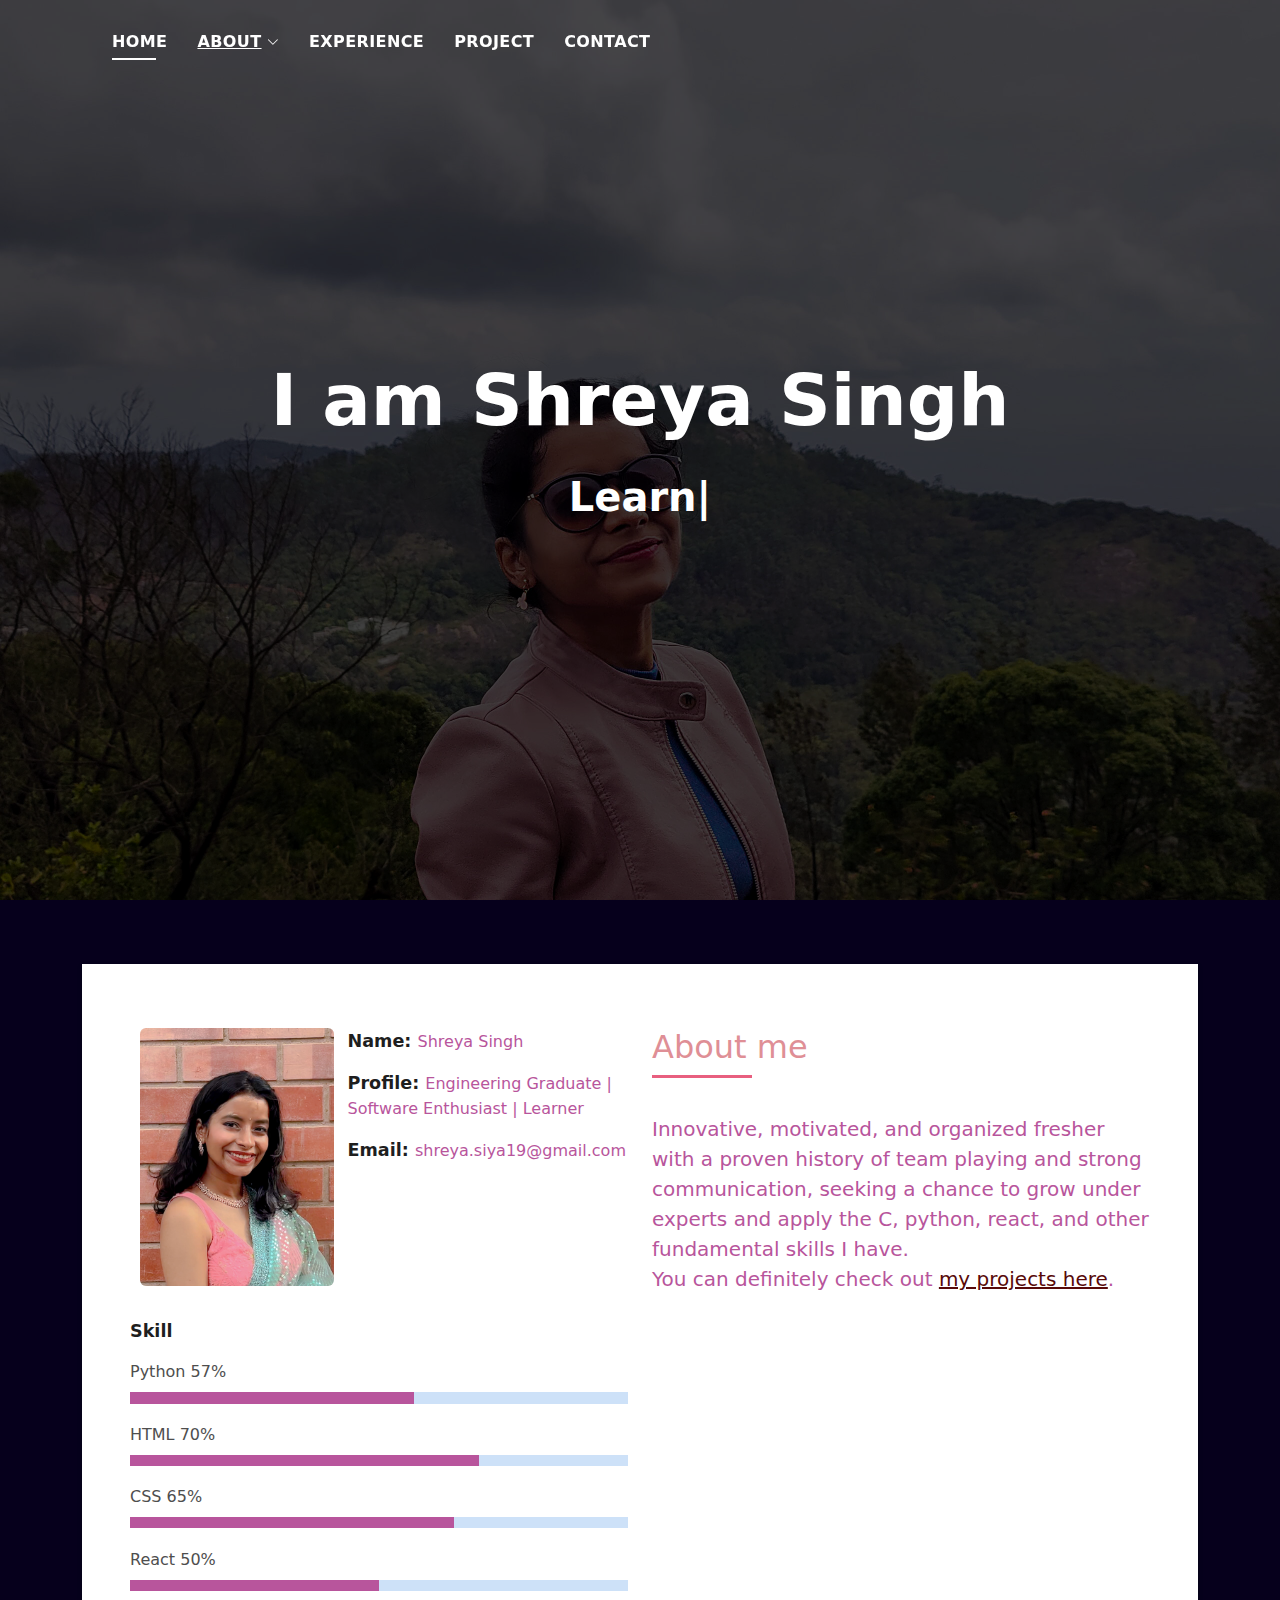
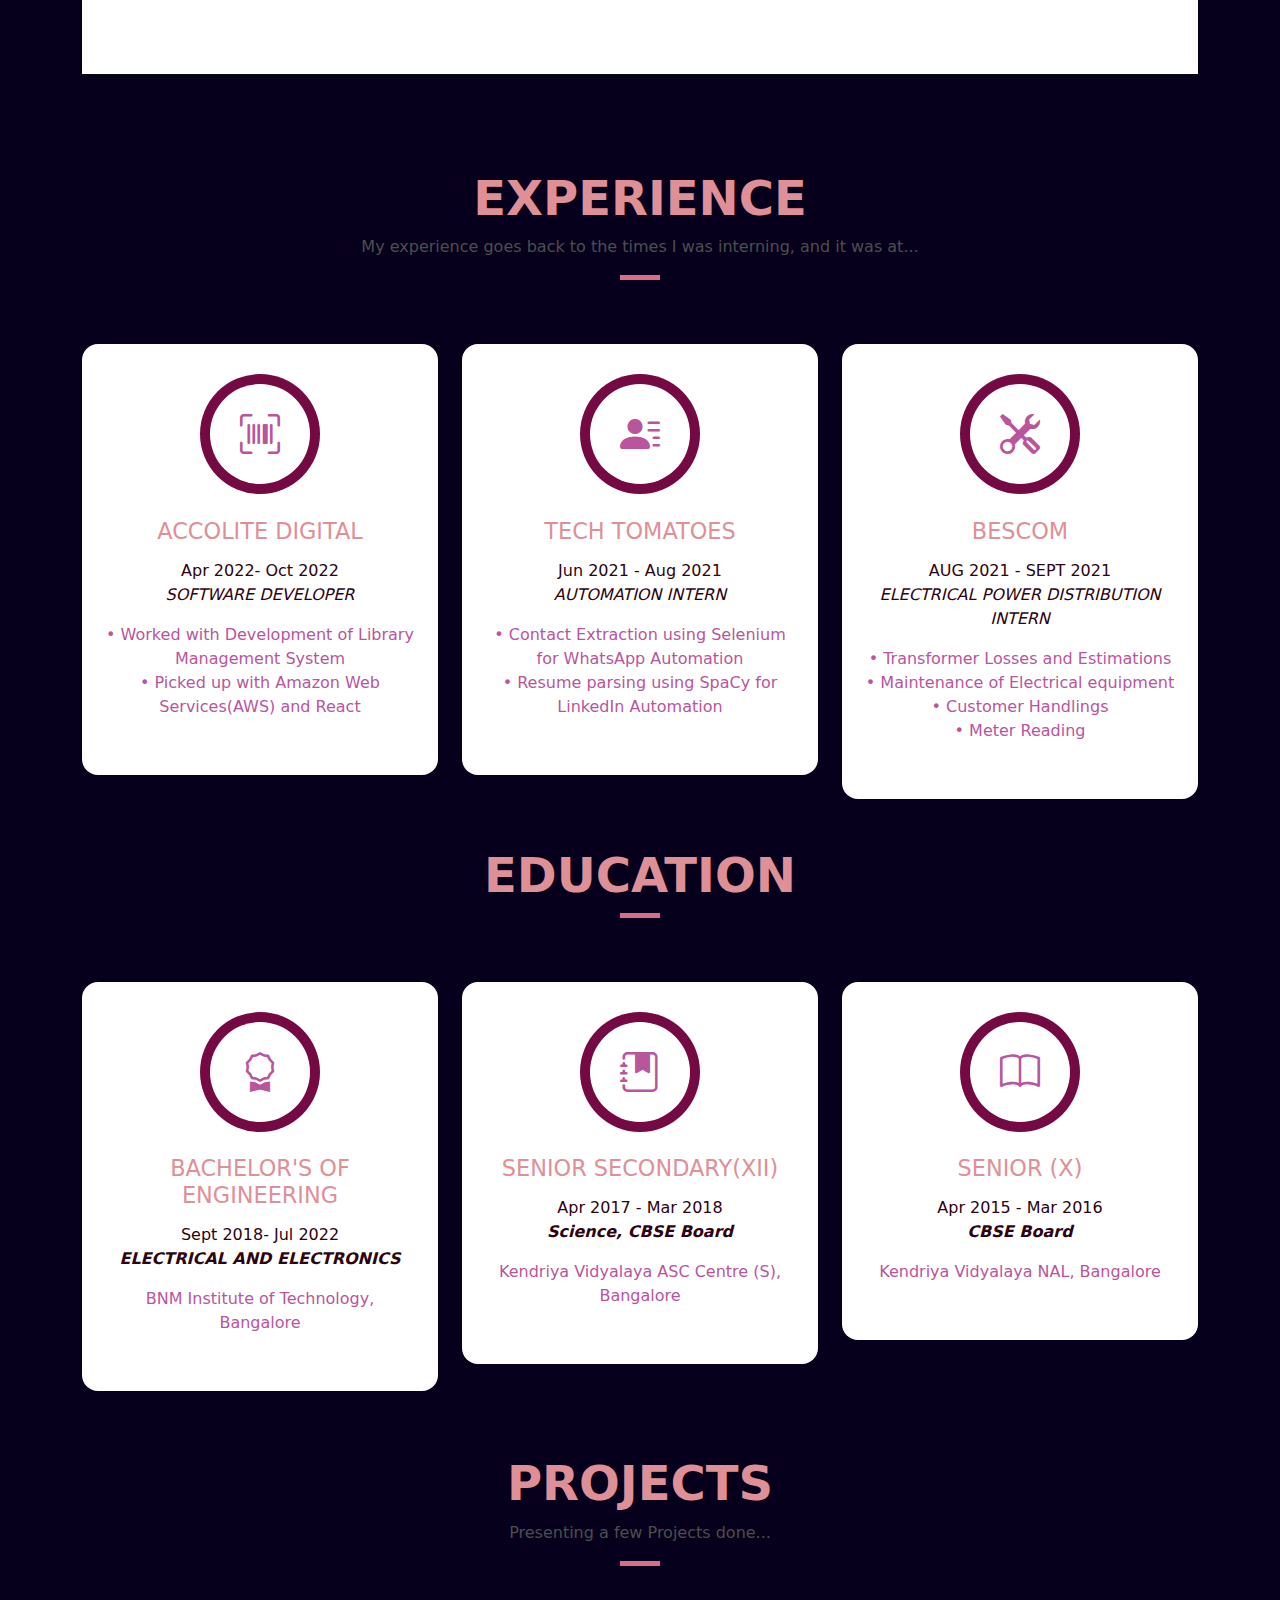
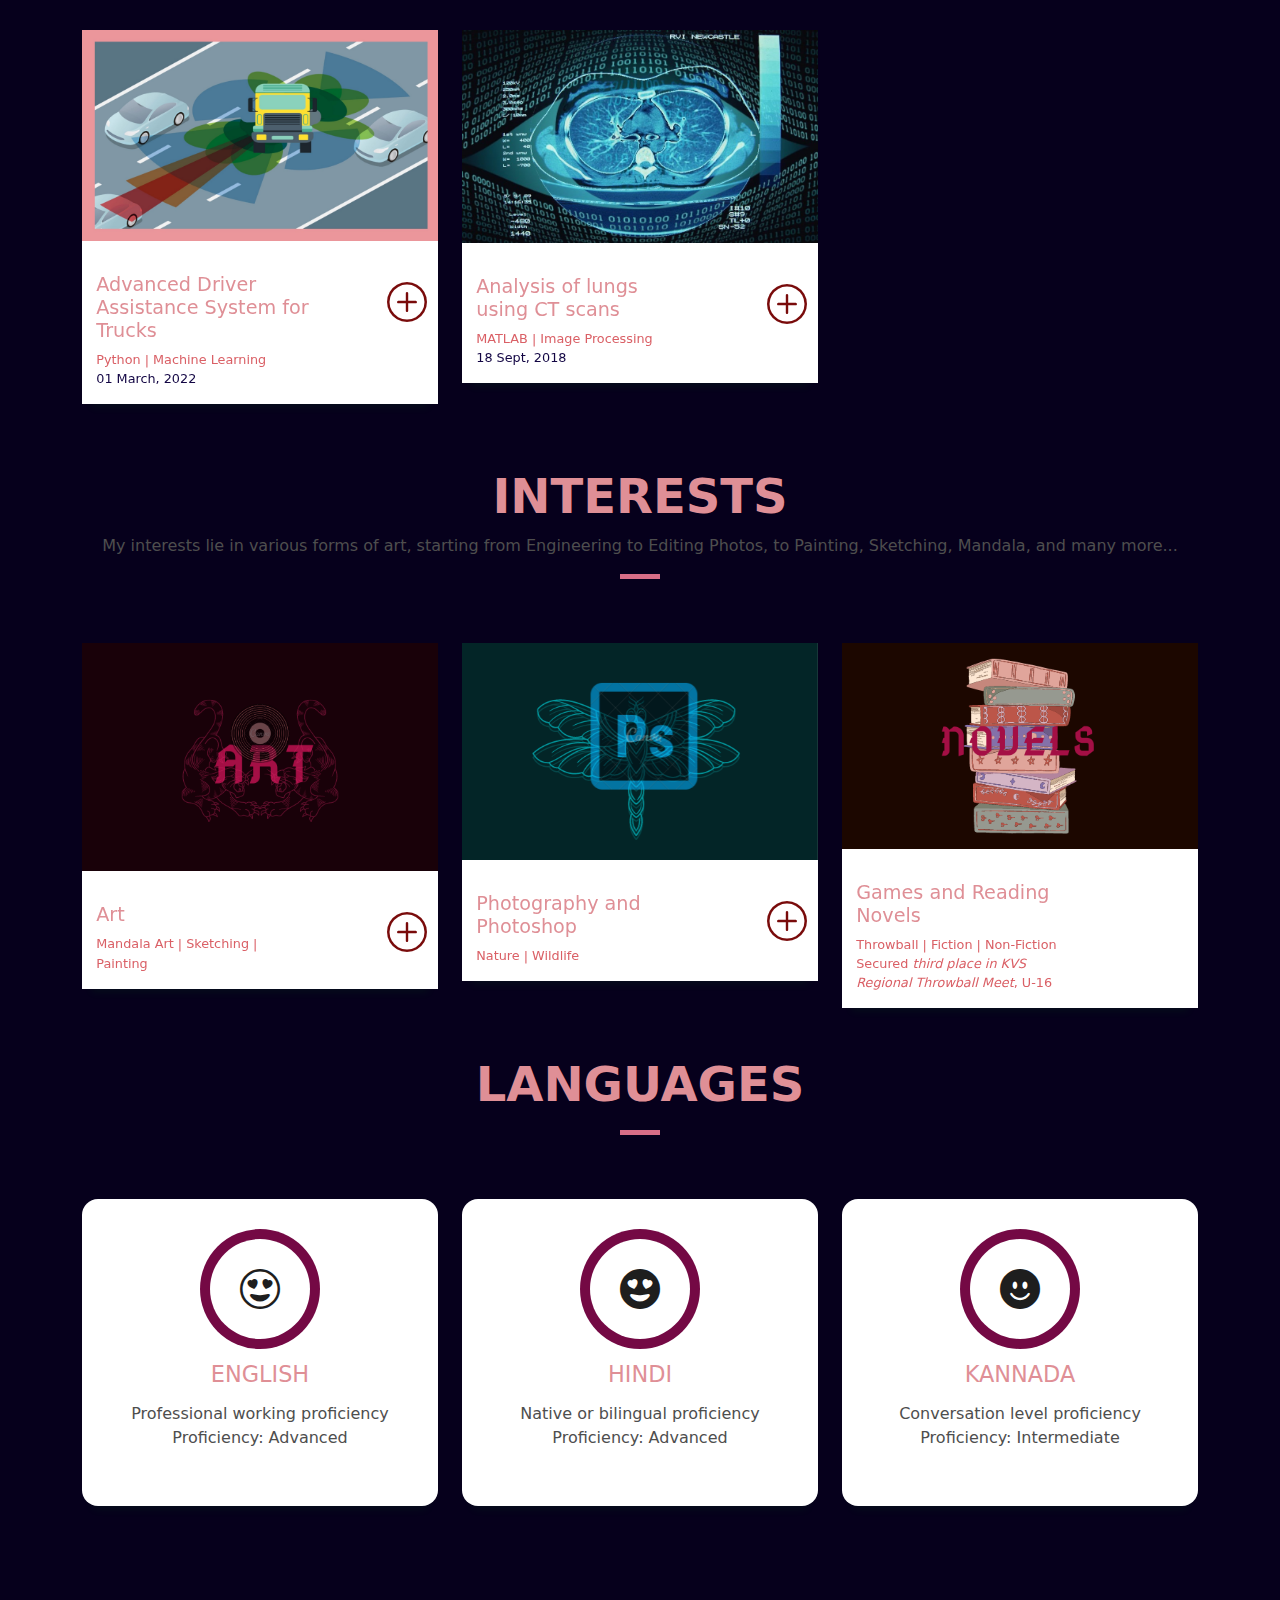
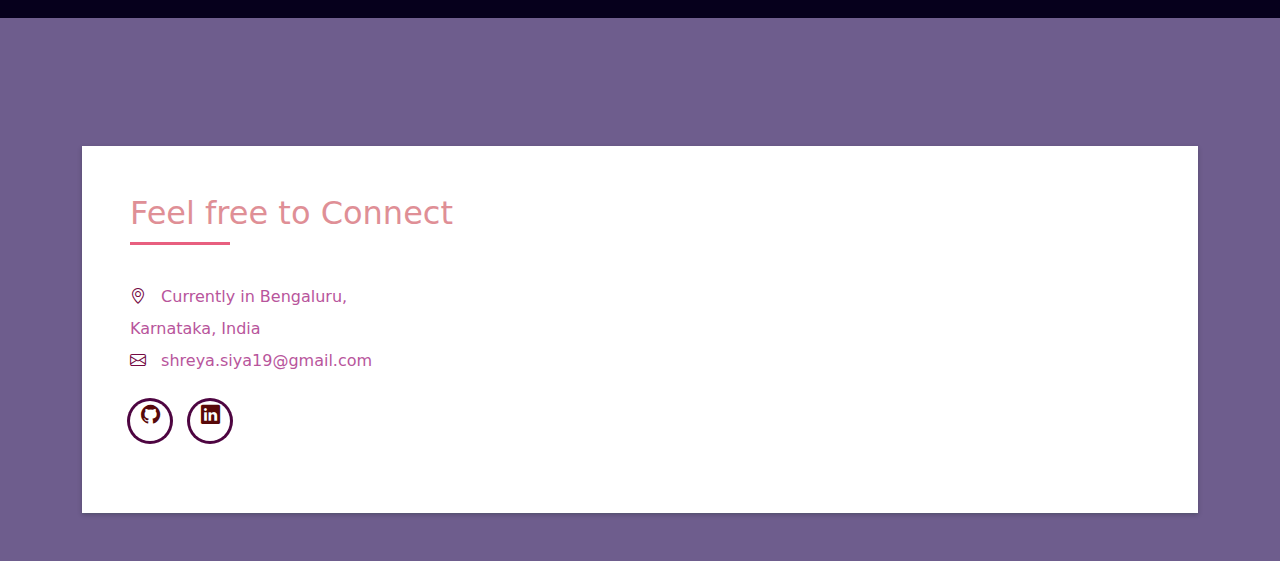
==== commit 154c15b3: "Update index.html" ====
--- a/index.html
+++ b/index.html
@@ -505,7 +505,7 @@
                         Feel free to Connect 
                       </h5>
                     </div>
-                    <div>
+<!--                     <div>
                       <form action="forms/contact.php" method="post" role="form" class="php-email-form">
                         <div class="row">
                           <div class="col-md-12 mb-3">
@@ -539,12 +539,12 @@
                         </div>
                       </form>
                     </div>
-                  </div>
+                  </div> -->
                   <div class="col-md-6">
                     <div class="title-box-2 pt-4 pt-md-0">
-                      <h5 class="title-left">
+<!--                       <h5 class="title-left">
                         (✿◡‿◡)
-                      </h5>
+                      </h5> -->
                     </div>
                     <div class="more-info">
                       <p class="lead">
@@ -588,4 +588,4 @@
 
 </body>
 
-</html>+</html>
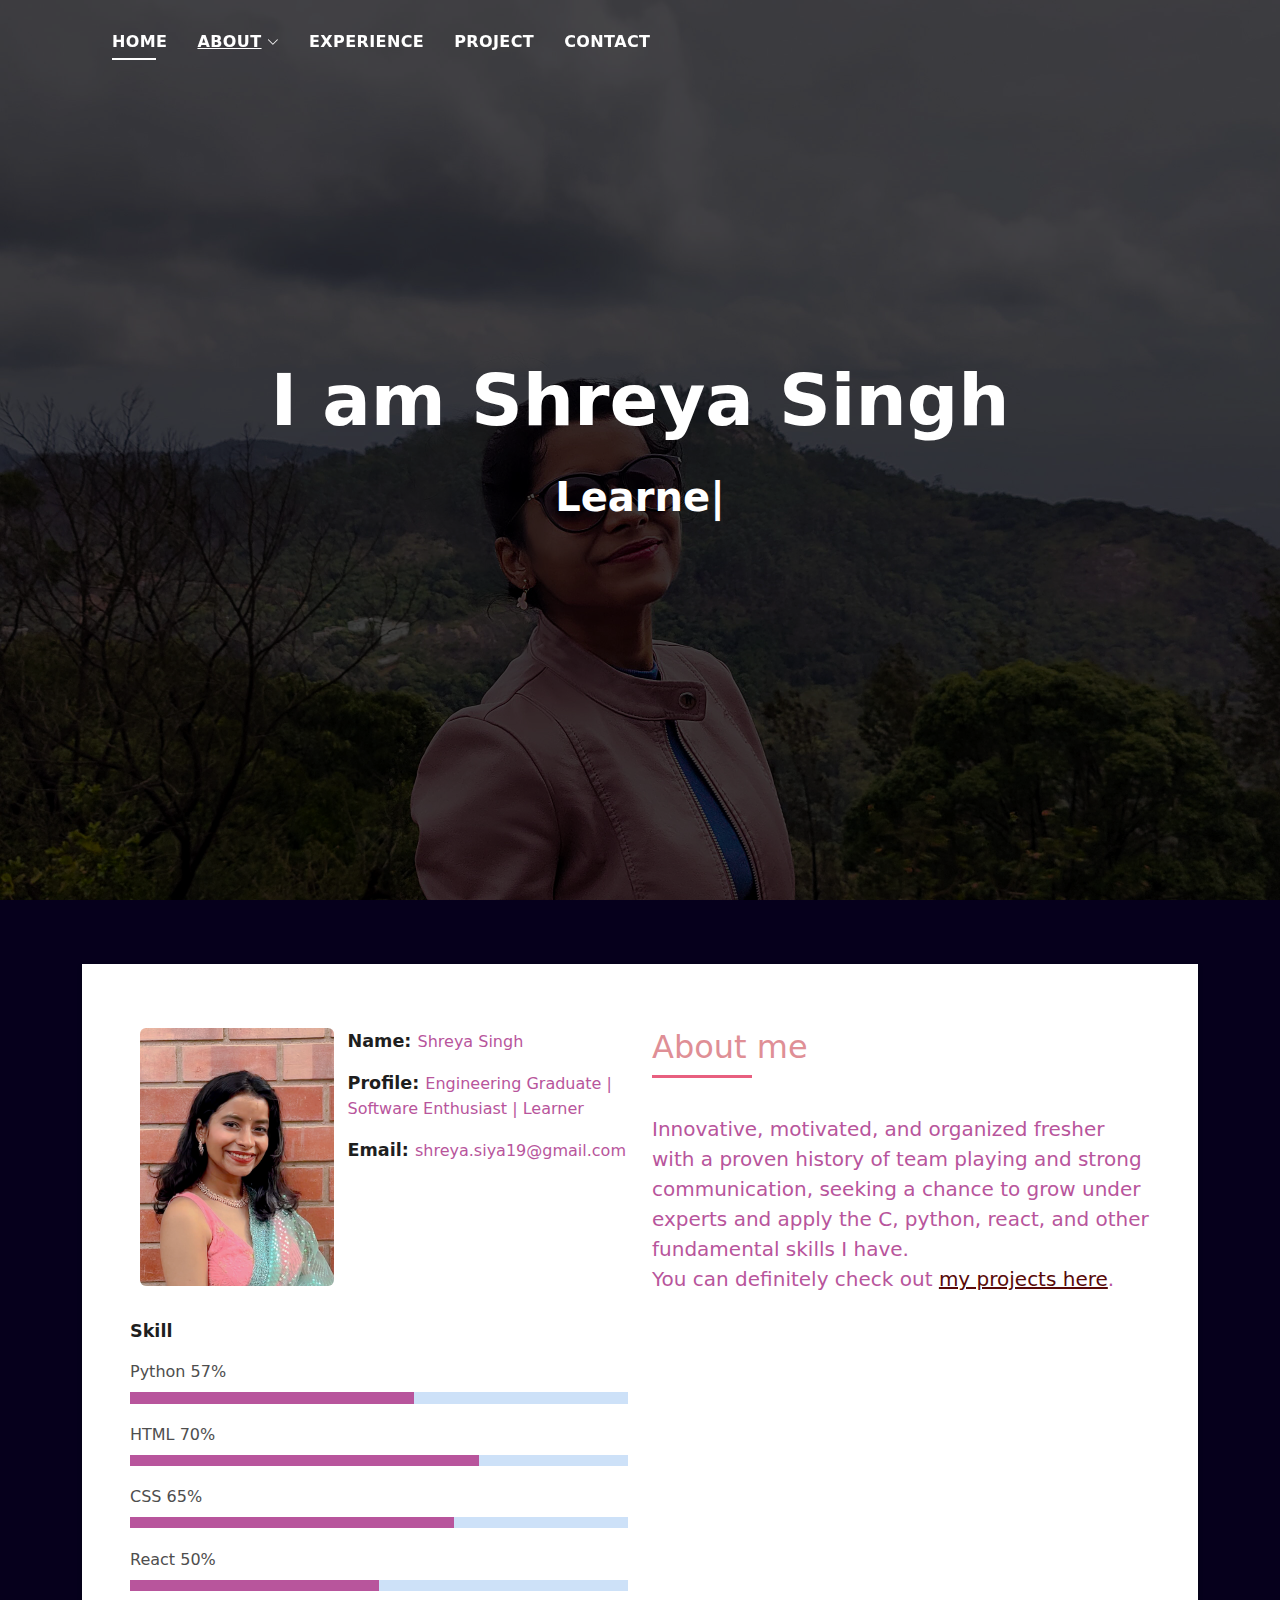
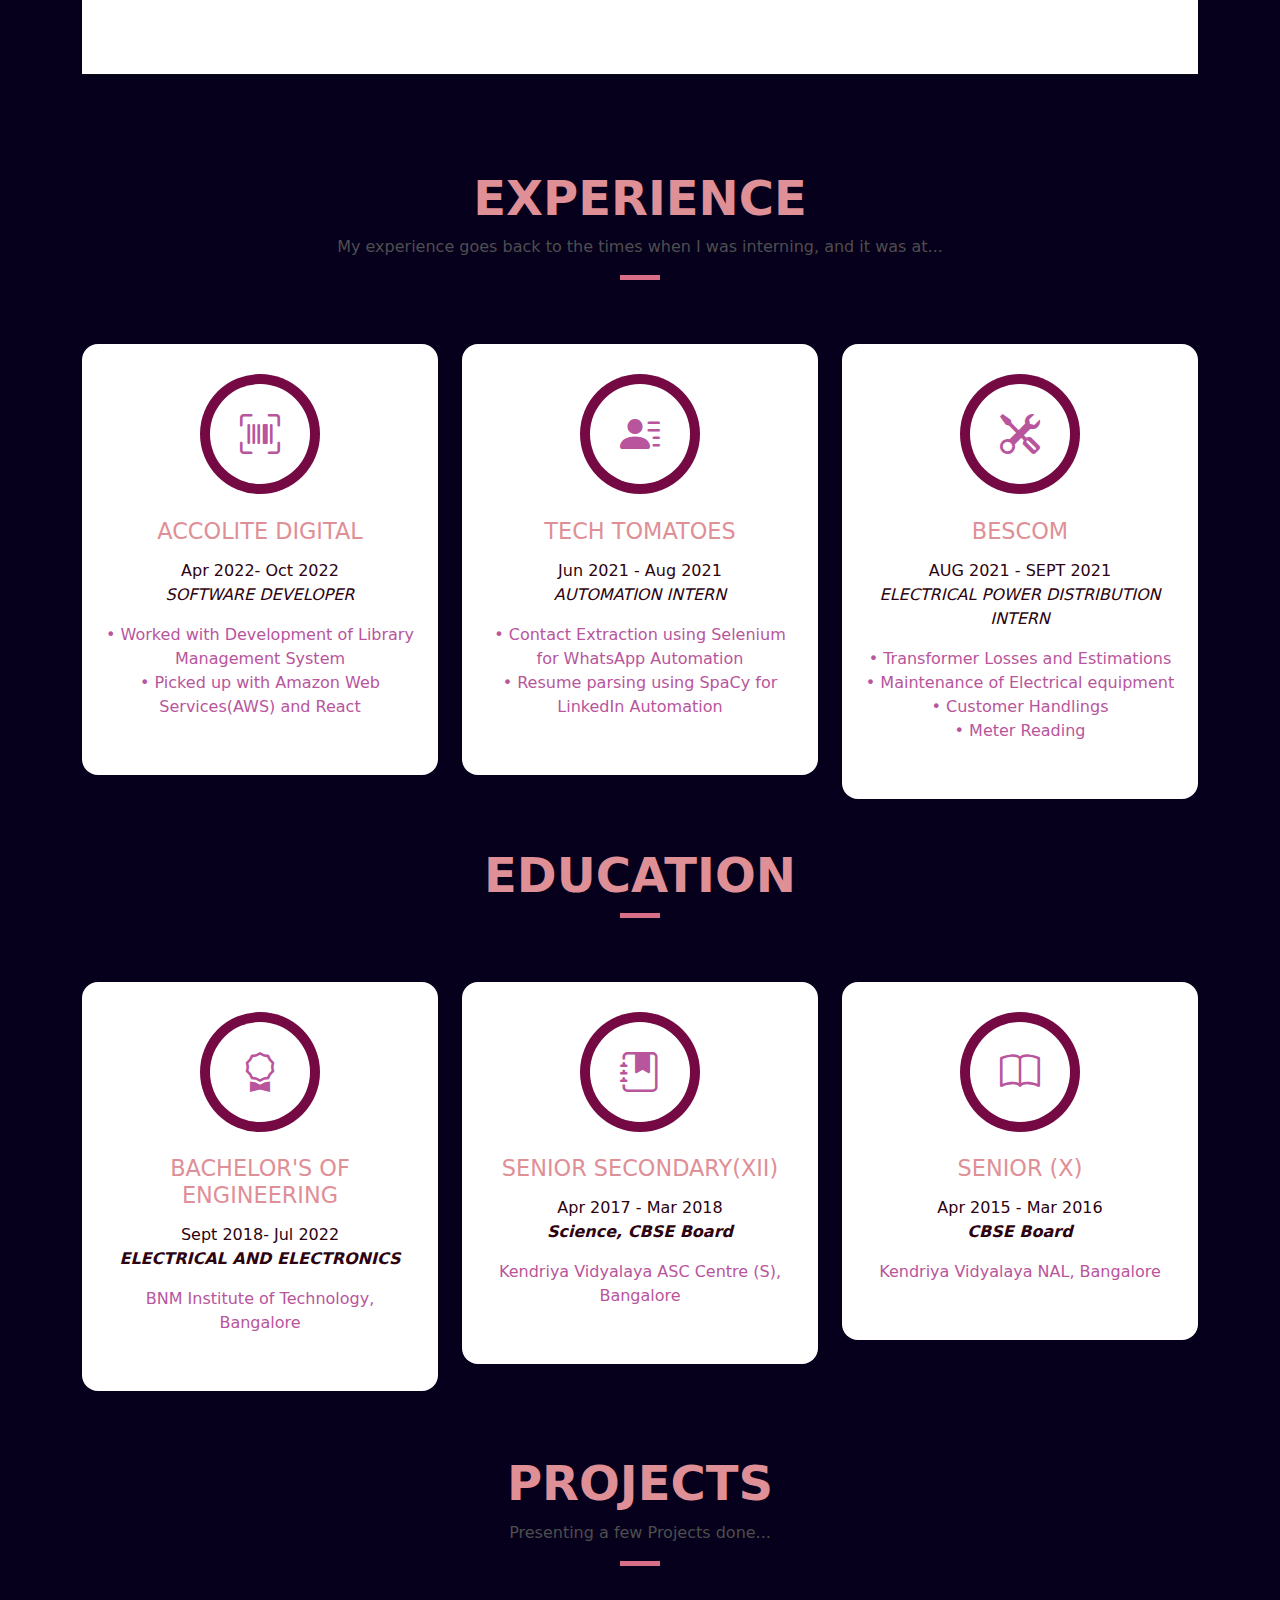
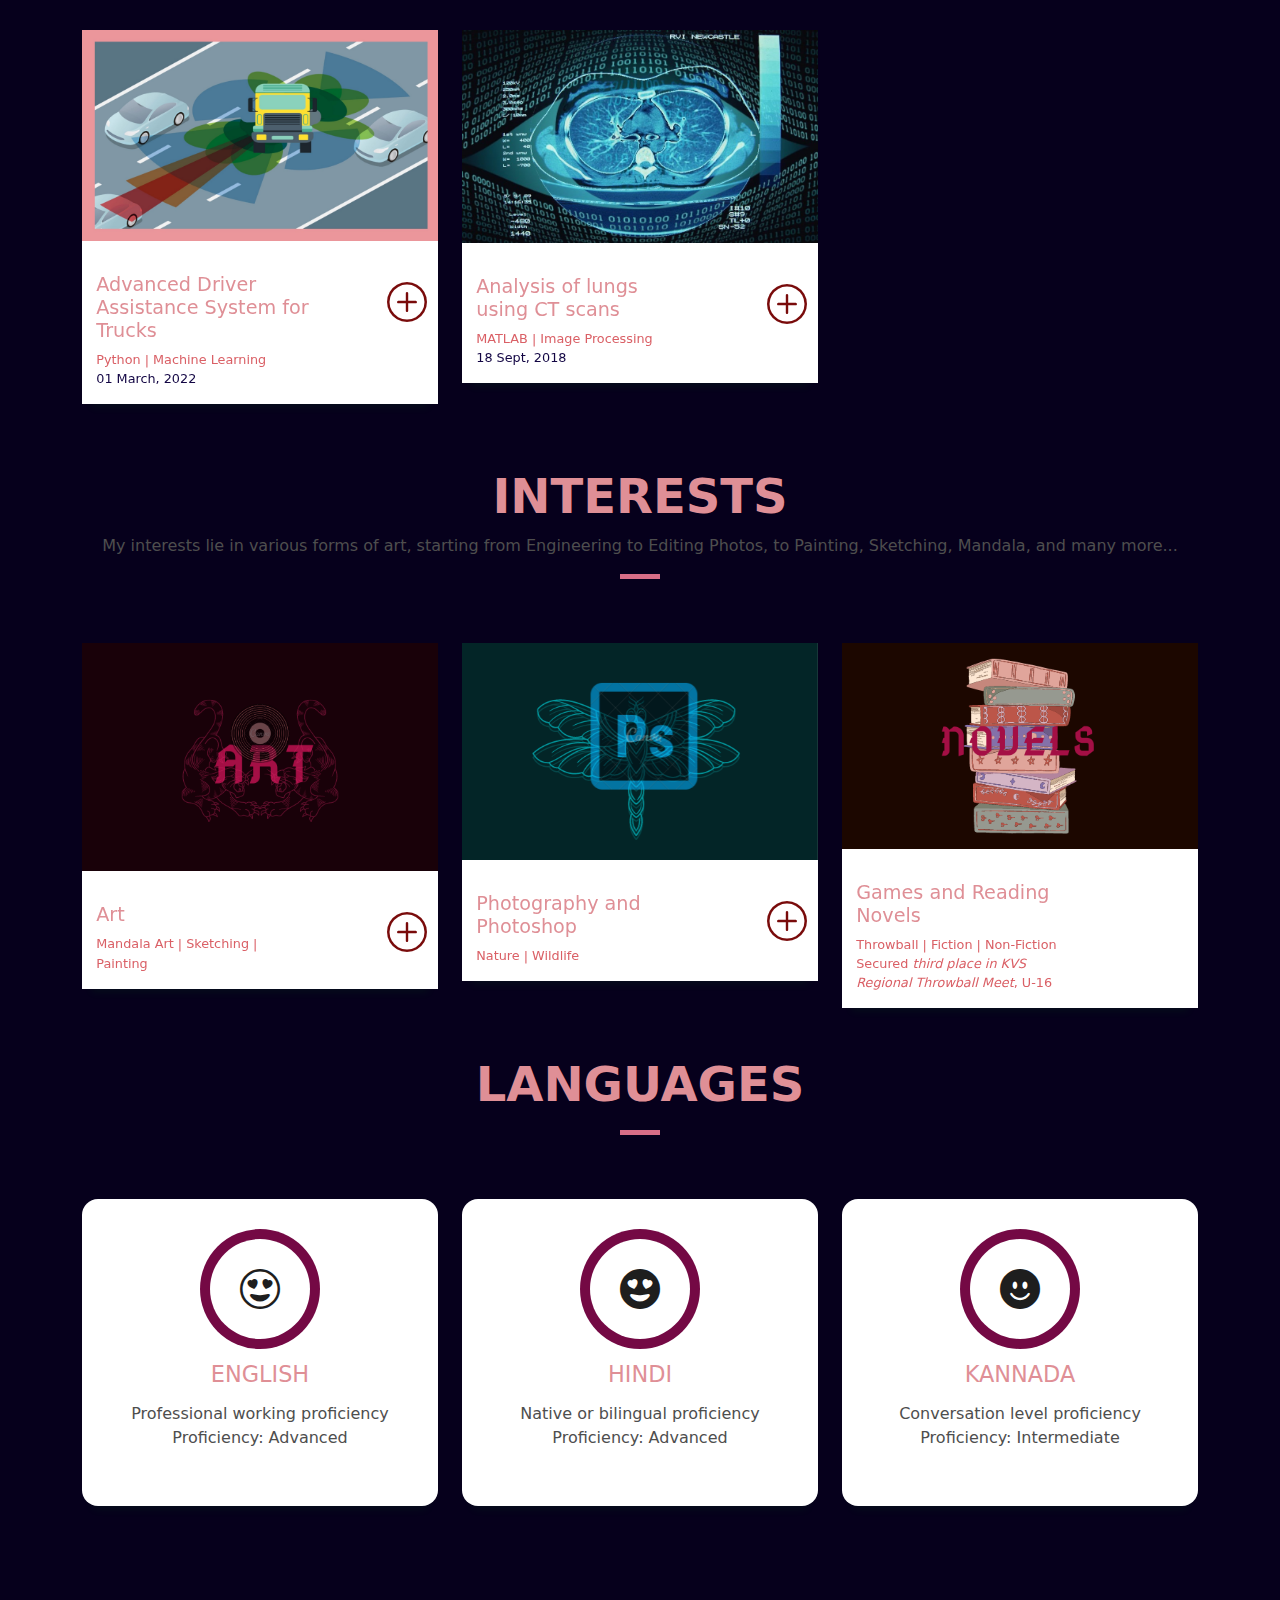
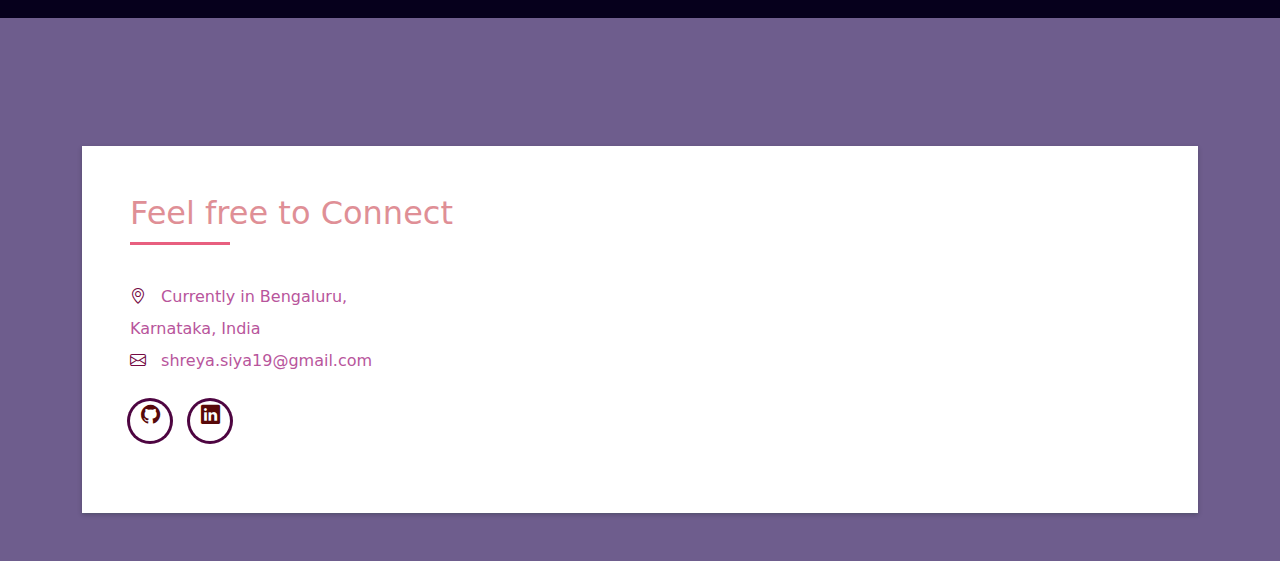
==== commit 61b2ed78: "update1" ====
--- a/index.html
+++ b/index.html
@@ -26,7 +26,6 @@
 
 <body>
 
-  <!-- ======= Header ======= -->
   <header id="header" class="fixed-top">
     <div class="container d-flex align-items-center justify-content-between">
 
@@ -48,9 +47,9 @@
       </nav><!-- .navbar -->
 
     </div>
-  </header><!-- End Header -->
-
-  <!-- ======= Hero Section ======= -->
+  </header>
+
+  
   <div id="hero" class="hero route bg-image" style="background-image: url(assets/img/hero-bg.jpg)">
     <div class="overlay-itro"></div>
     <div class="hero-content display-table">
@@ -61,11 +60,11 @@
         </div>
       </div>
     </div>
-  </div><!-- End Hero Section -->
+  </div>
 
   <main id="main">
 
-    <!-- ======= About Section ======= -->
+
     <section id="about" class="about-mf sect-pt4 route">
       <div class="container">
         <div class="row">
@@ -124,7 +123,7 @@
           </div>
         </div>
       </div>
-    </section><!-- End About Section -->
+    </section>
 
     <!-- ======= Experience Section ======= -->
     <section id="experience" class="experience-mf pt-5 route">
@@ -136,7 +135,7 @@
                 Experience
               </h3>
               <p class="subtitle-a">
-                My experience goes back to the times I was interning, and it was at...
+                My experience goes back to the times when I was interning, and it was at...
               </p>
               <div class="line-mf"></div>
             </div>
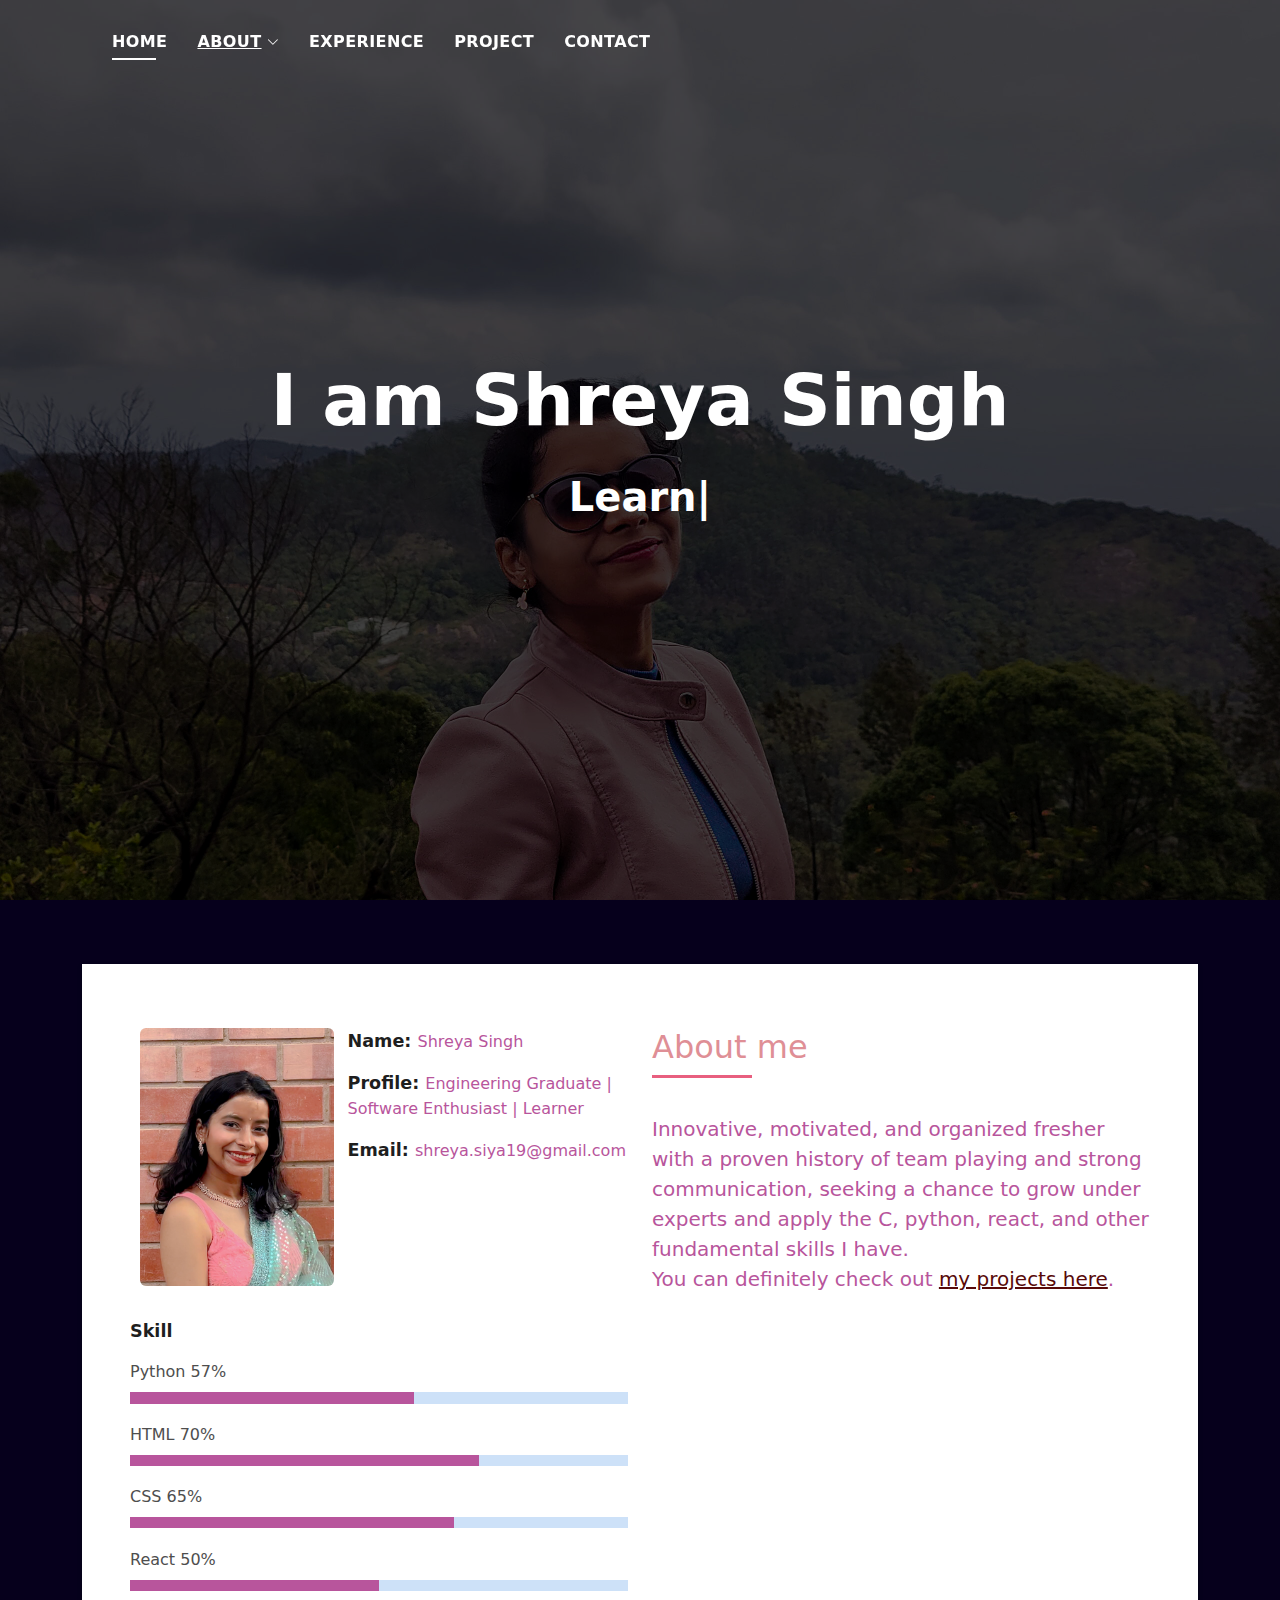
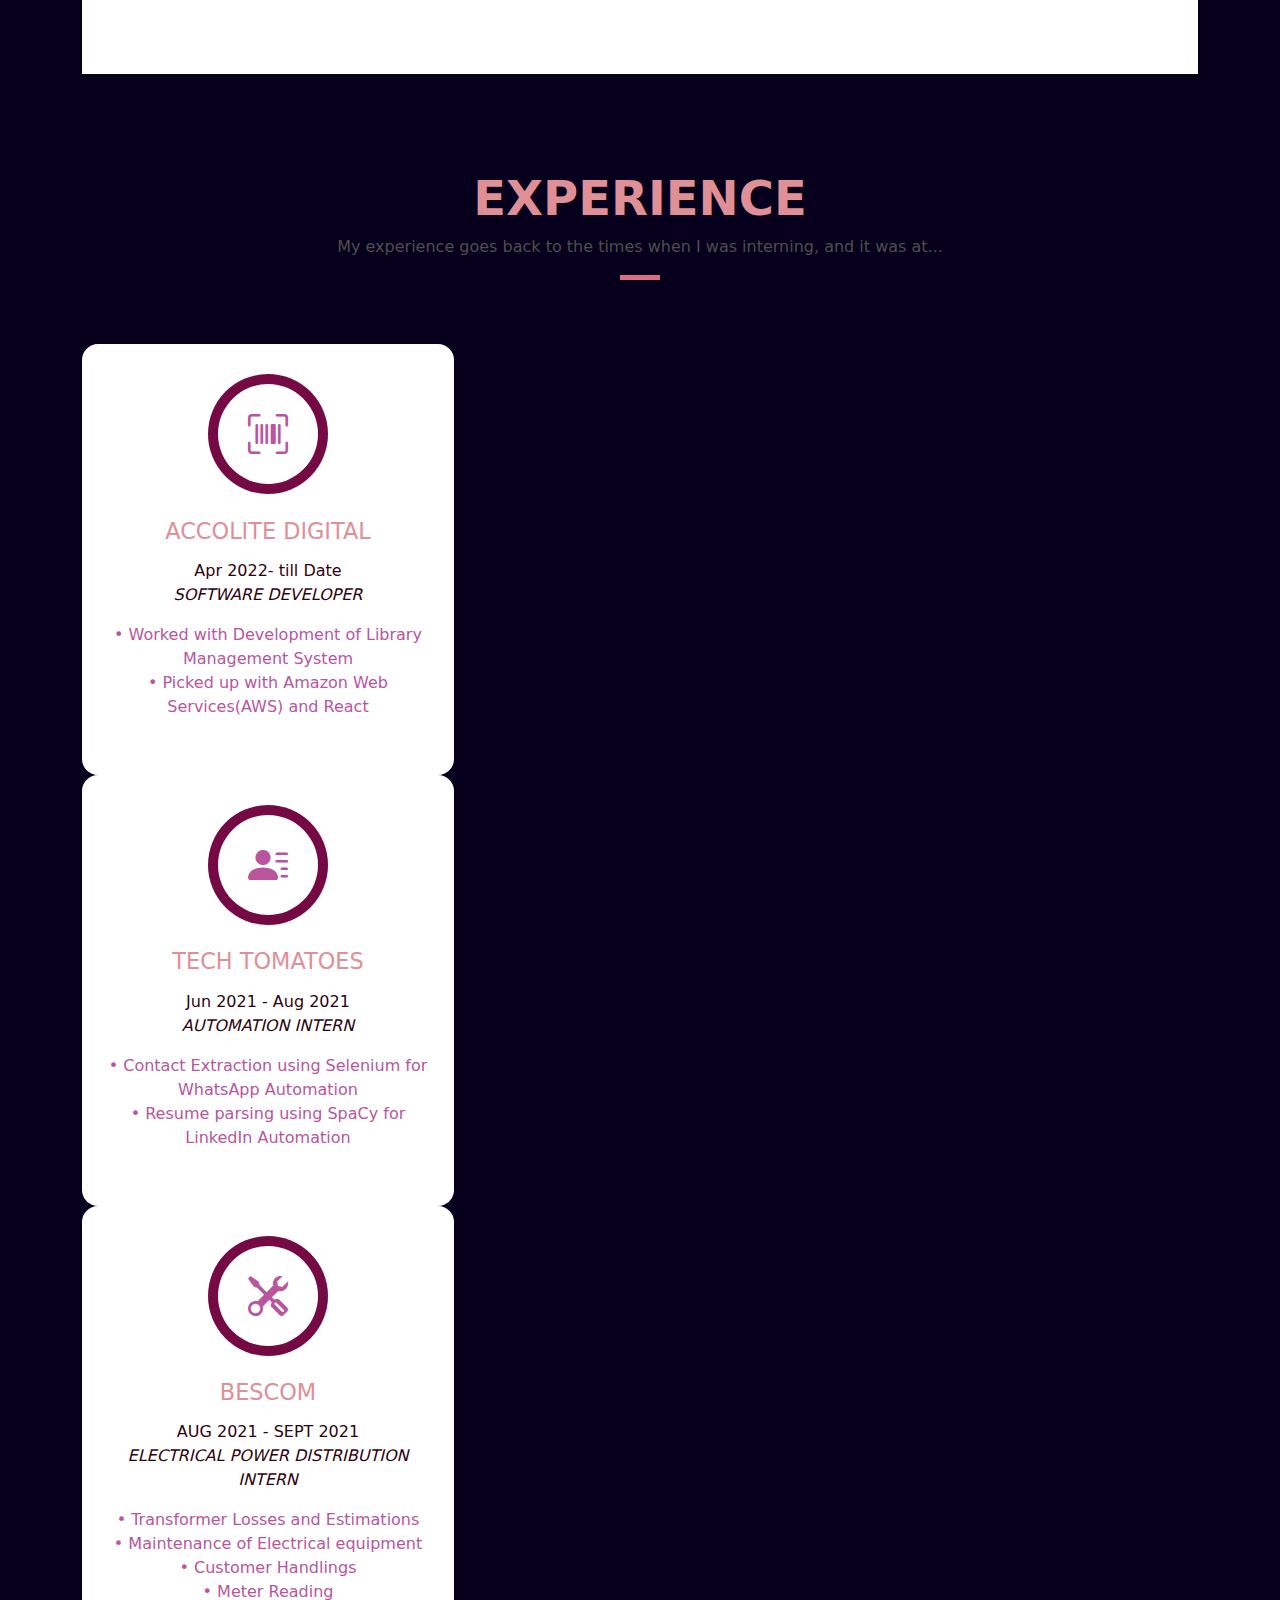
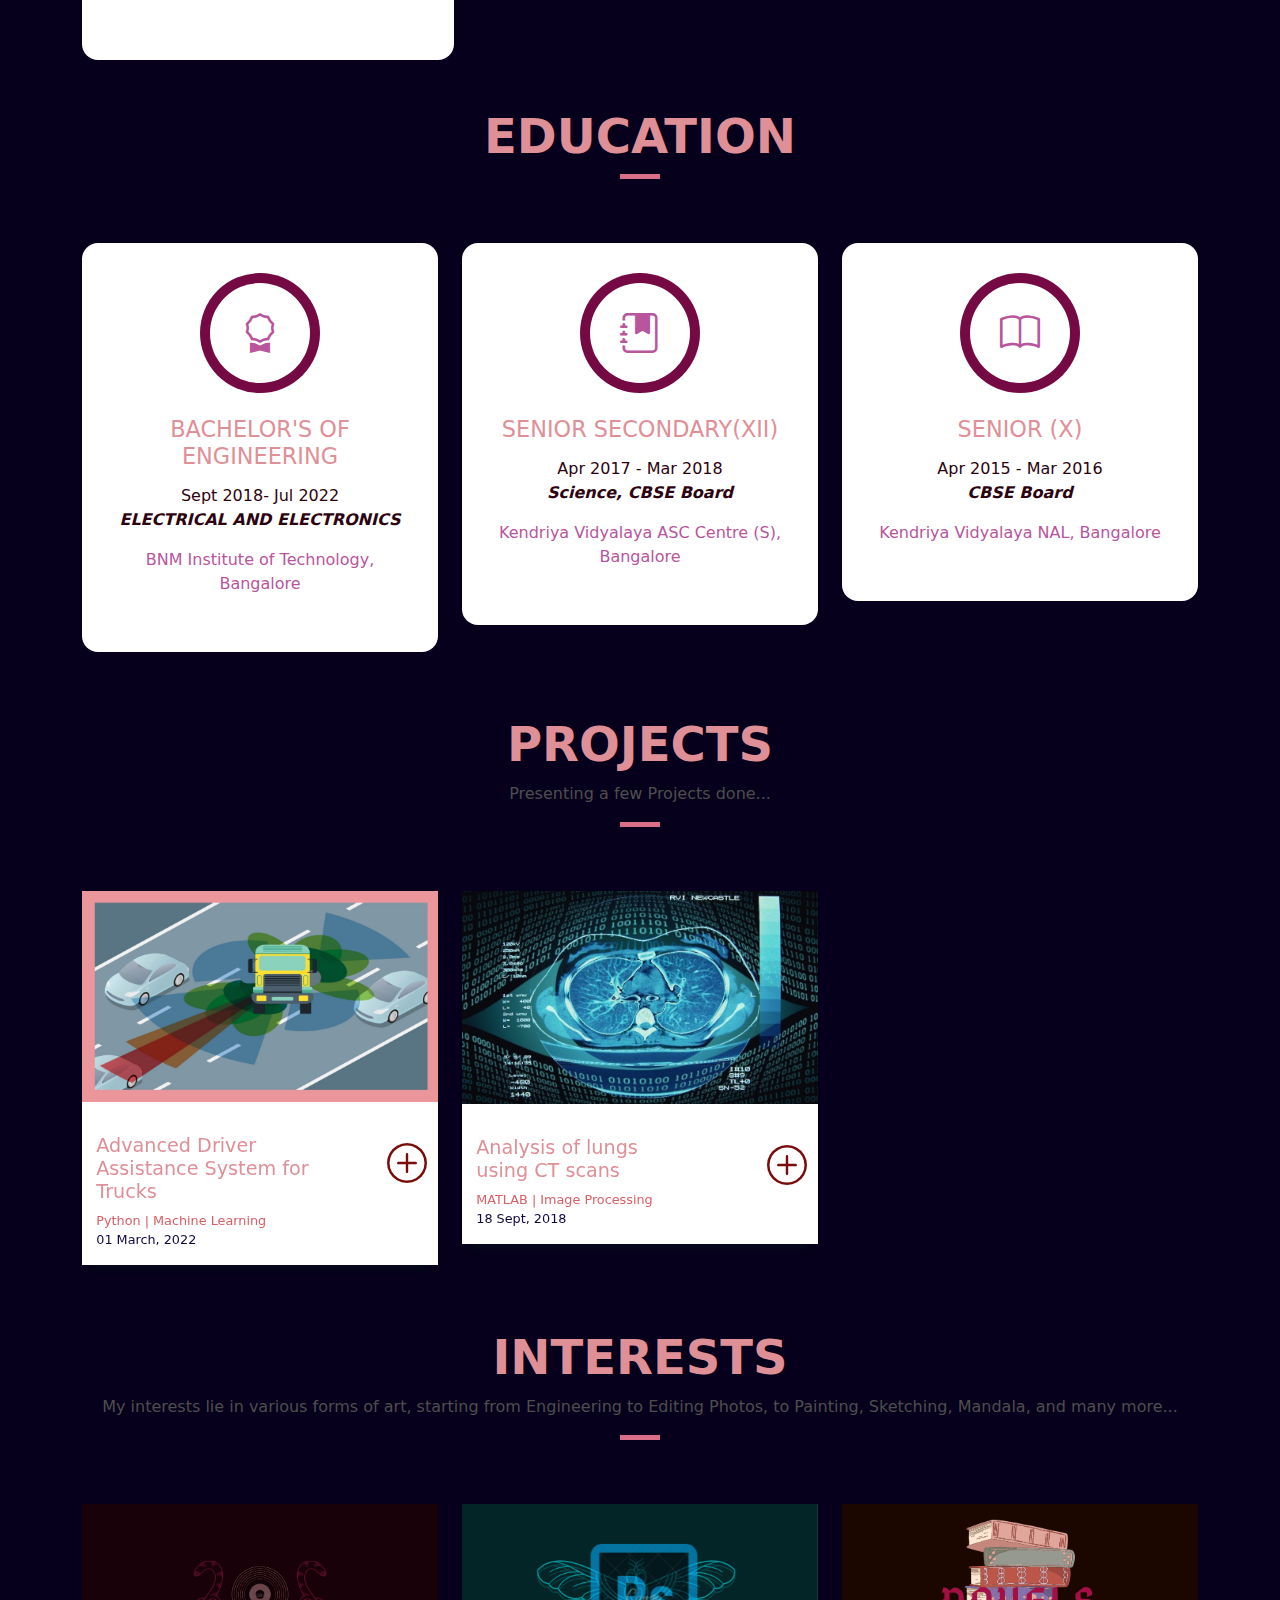
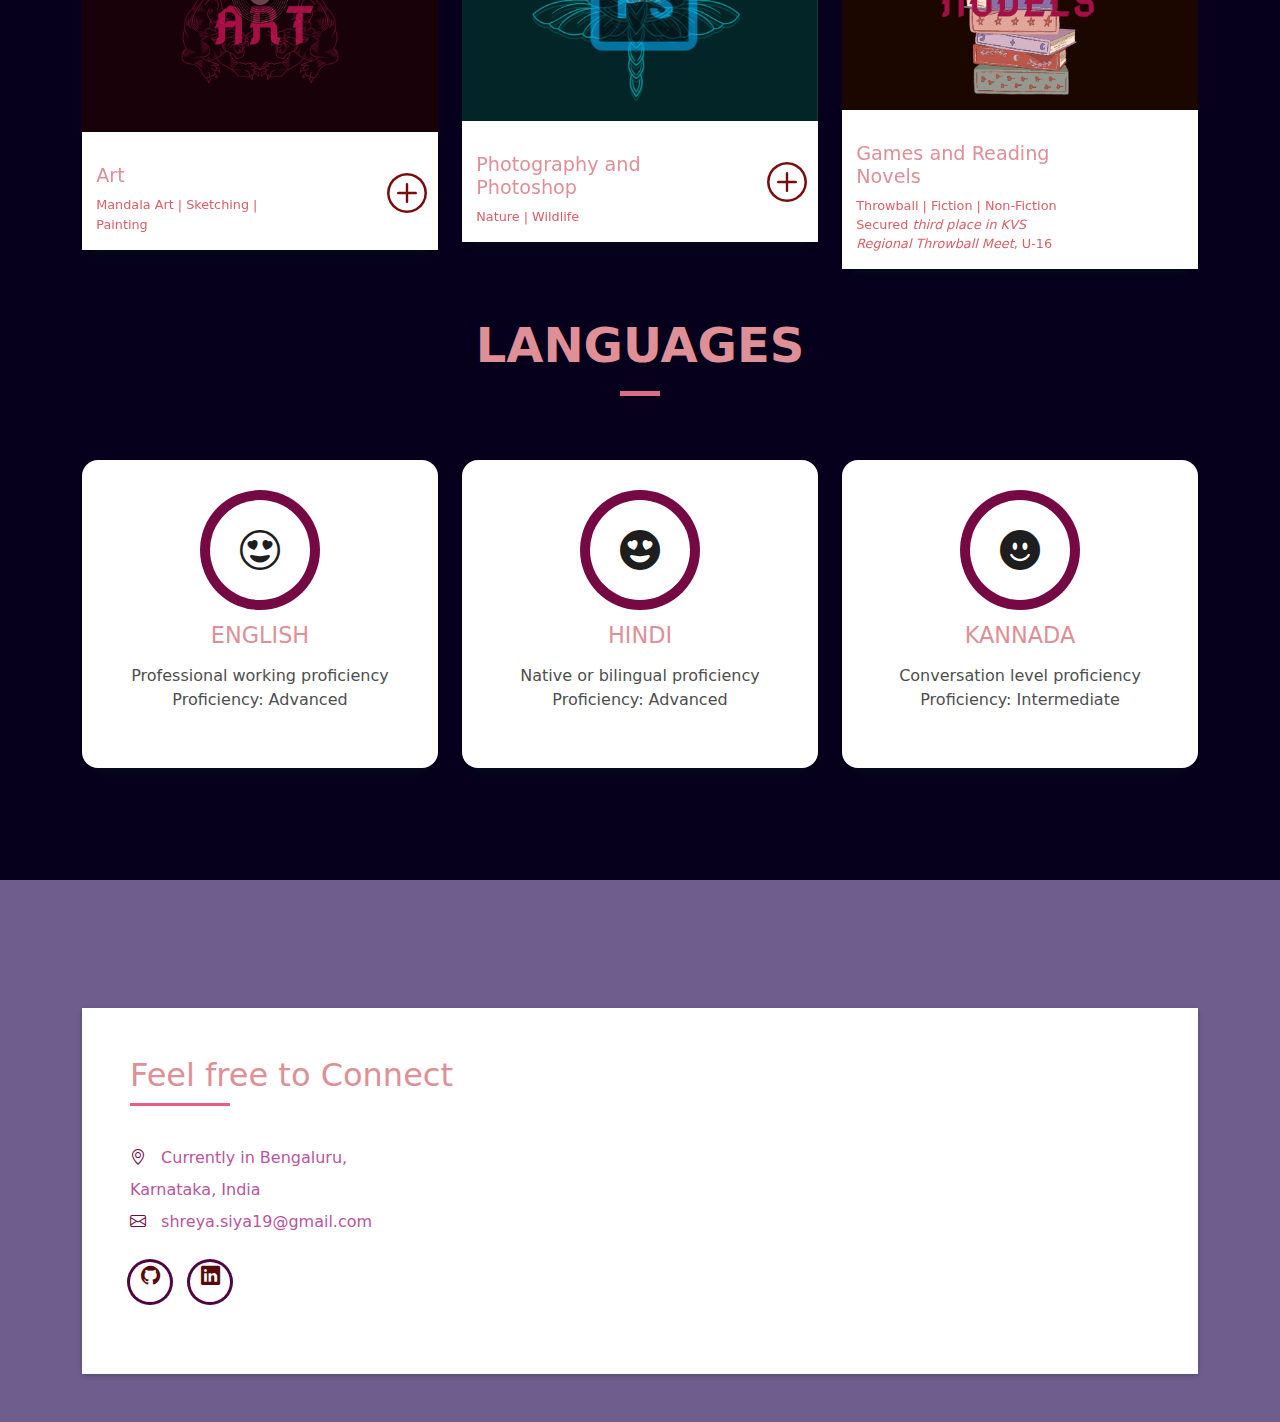
==== commit bd75fa8c: "update1" ====
--- a/index.html
+++ b/index.html
@@ -141,7 +141,7 @@
             </div>
           </div>
         </div>
-        <div class="row">
+        <div class="column">
           <div class="col-md-4">
             <div class="experience-box">
               <div class="experience-ico">
@@ -150,7 +150,7 @@
               <div class="experience-content">
                 <h2 class="es-title"></br>Accolite Digital</h2>
                 <p class="es-description text-center">
-                  Apr 2022- Oct 2022</br>
+                  Apr 2022- till Date</br>
                   <i>SOFTWARE DEVELOPER</i>
                    </br></p>
                   <p>• Worked with Development of Library Management System </br>
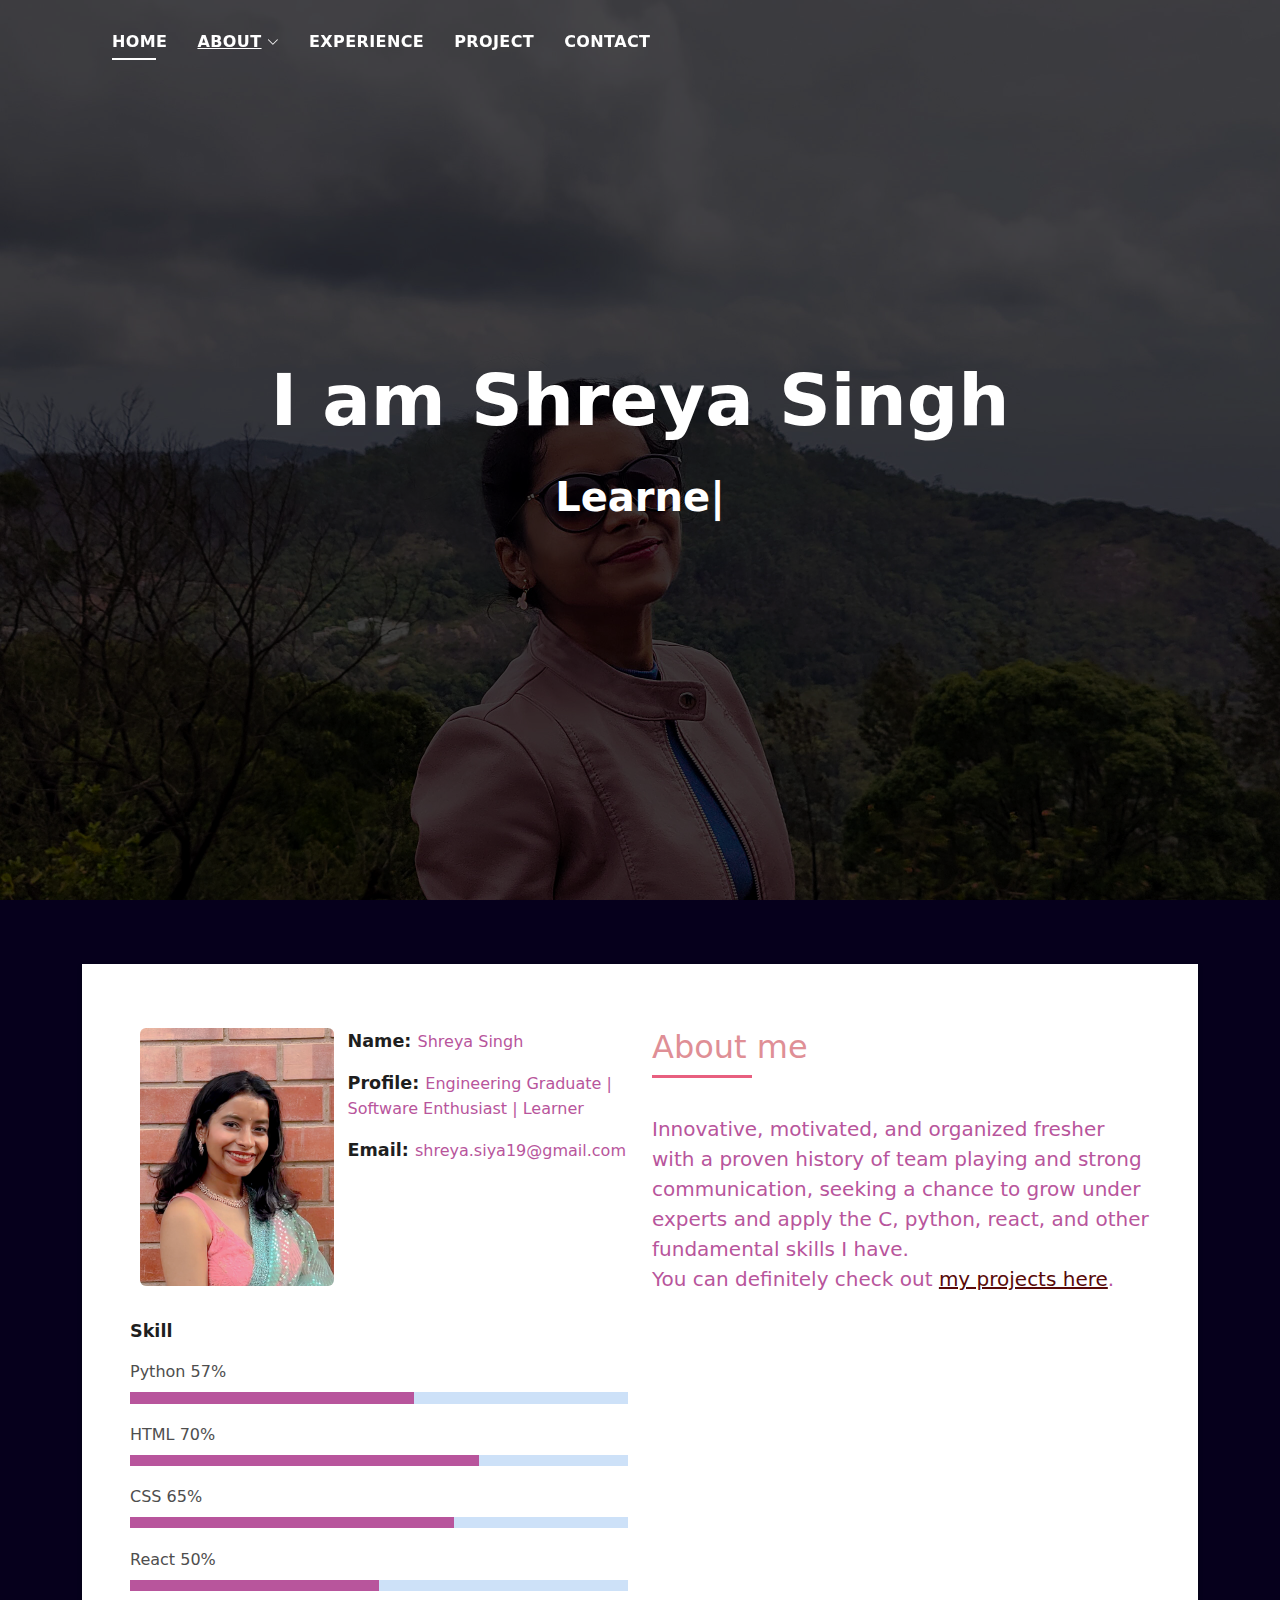
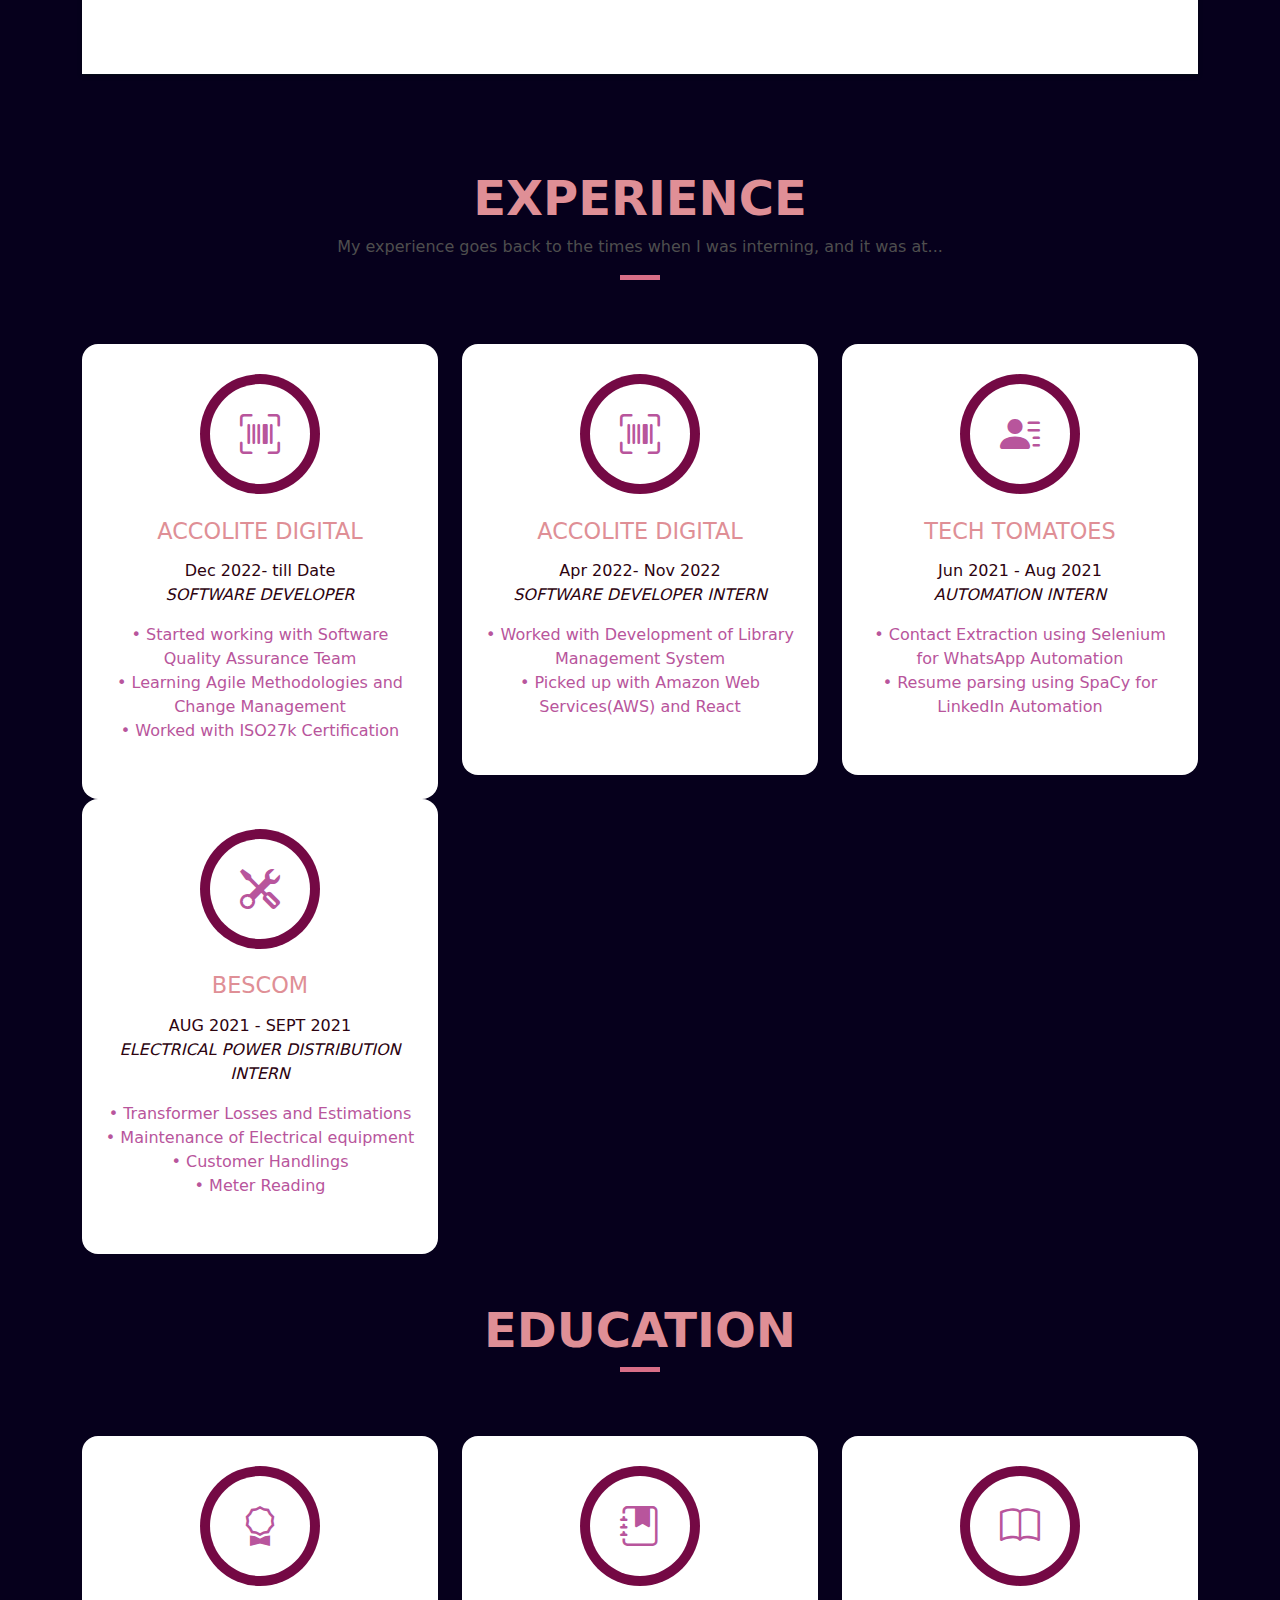
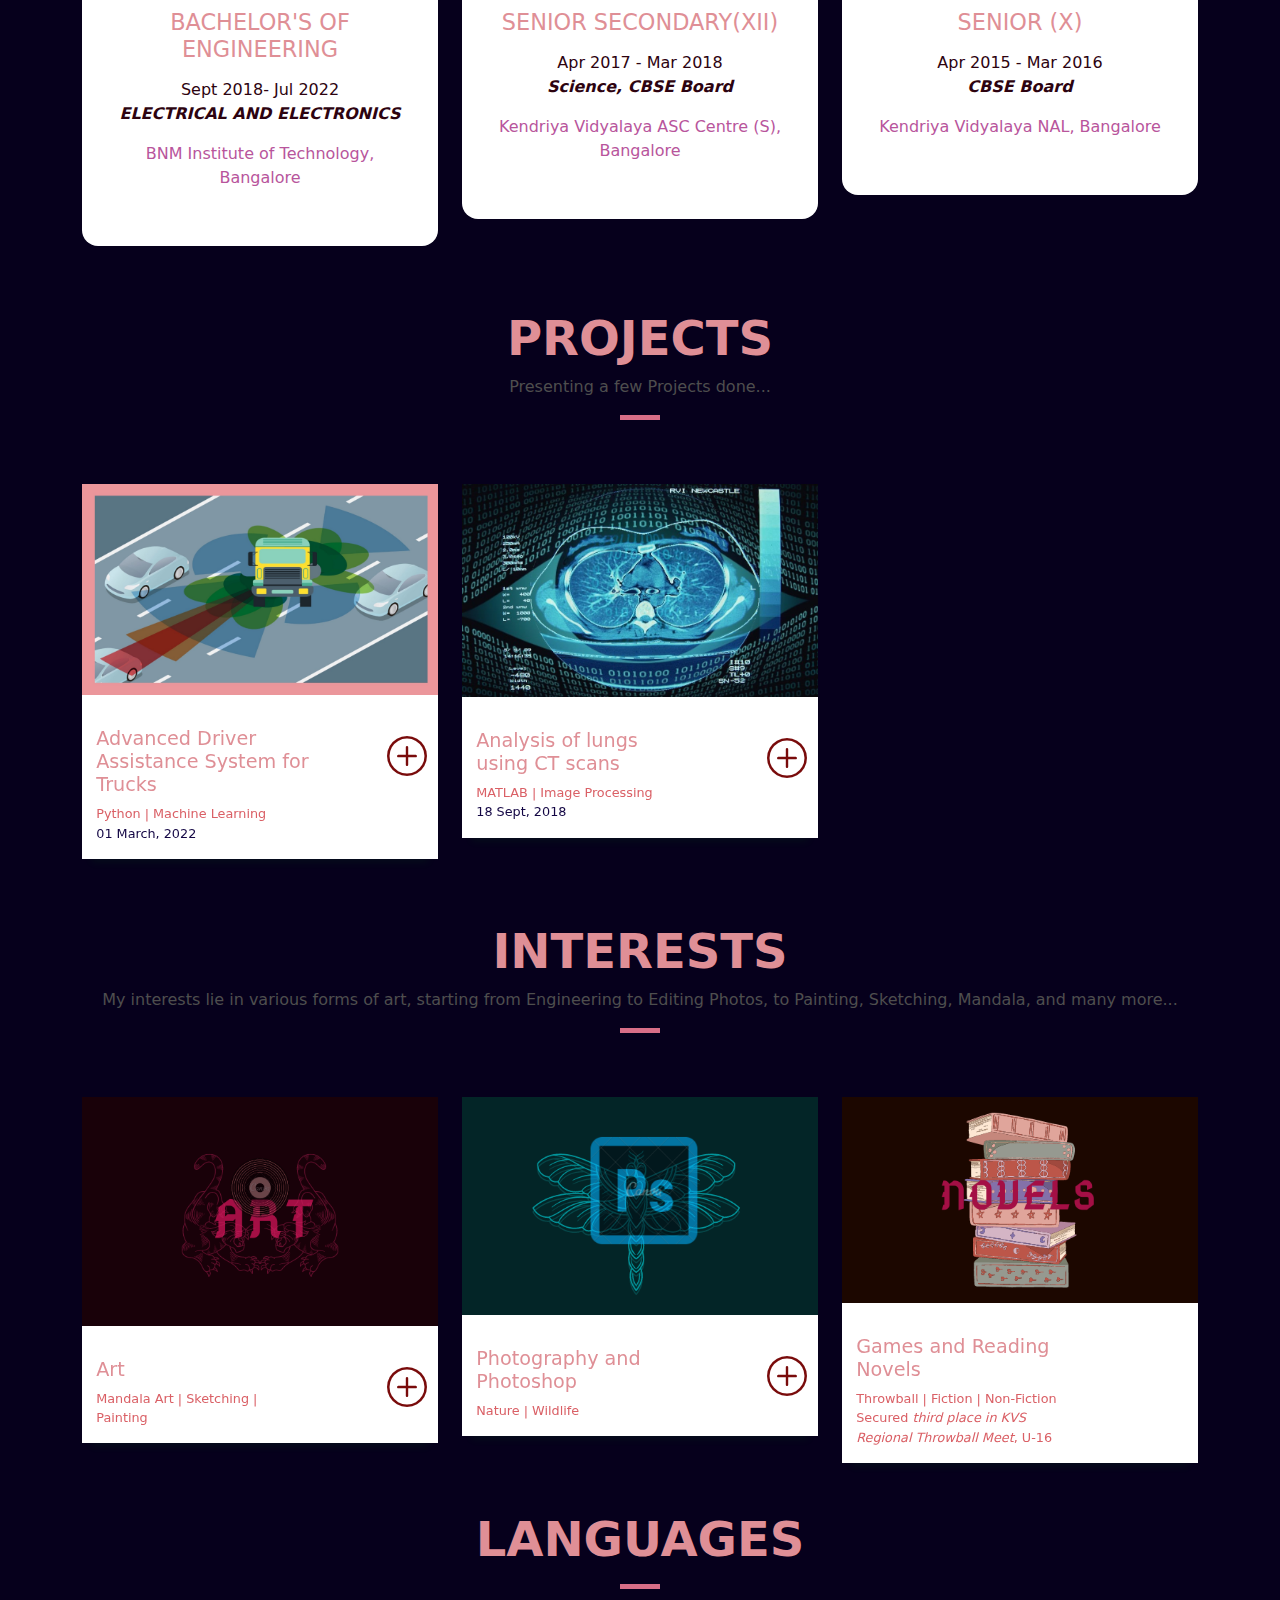
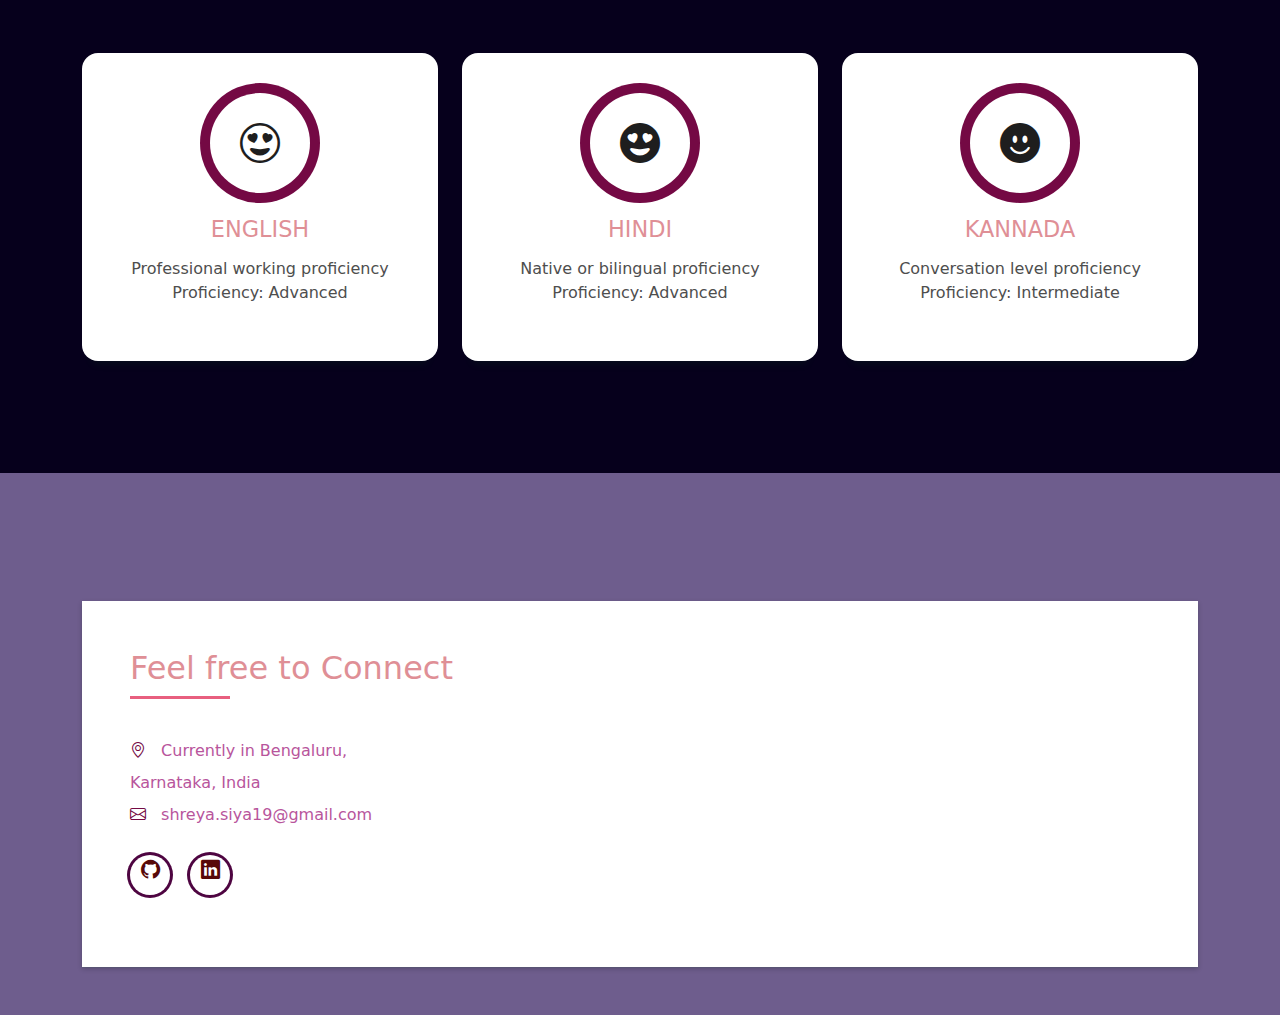
==== commit f8bb8dd5: "update1" ====
--- a/index.html
+++ b/index.html
@@ -141,7 +141,7 @@
             </div>
           </div>
         </div>
-        <div class="column">
+        <div class="row">
           <div class="col-md-4">
             <div class="experience-box">
               <div class="experience-ico">
@@ -150,8 +150,26 @@
               <div class="experience-content">
                 <h2 class="es-title"></br>Accolite Digital</h2>
                 <p class="es-description text-center">
-                  Apr 2022- till Date</br>
+                  Dec 2022- till Date</br>
                   <i>SOFTWARE DEVELOPER</i>
+                   </br></p>
+                  <p>• Started working with Software Quality Assurance Team </br>
+                  • Learning Agile Methodologies and Change Management </br>
+                  • Worked with ISO27k Certification
+                </p>
+              </div>
+            </div>
+          </div>
+          <div class="col-md-4">
+            <div class="experience-box">
+              <div class="experience-ico">
+                <span class="ico-circle"><i class="bi bi-upc-scan"></i></span>
+              </div>
+              <div class="experience-content">
+                <h2 class="es-title"></br>Accolite Digital</h2>
+                <p class="es-description text-center">
+                  Apr 2022- Nov 2022</br>
+                  <i>SOFTWARE DEVELOPER INTERN</i>
                    </br></p>
                   <p>• Worked with Development of Library Management System </br>
                   • Picked up with Amazon Web Services(AWS) and React
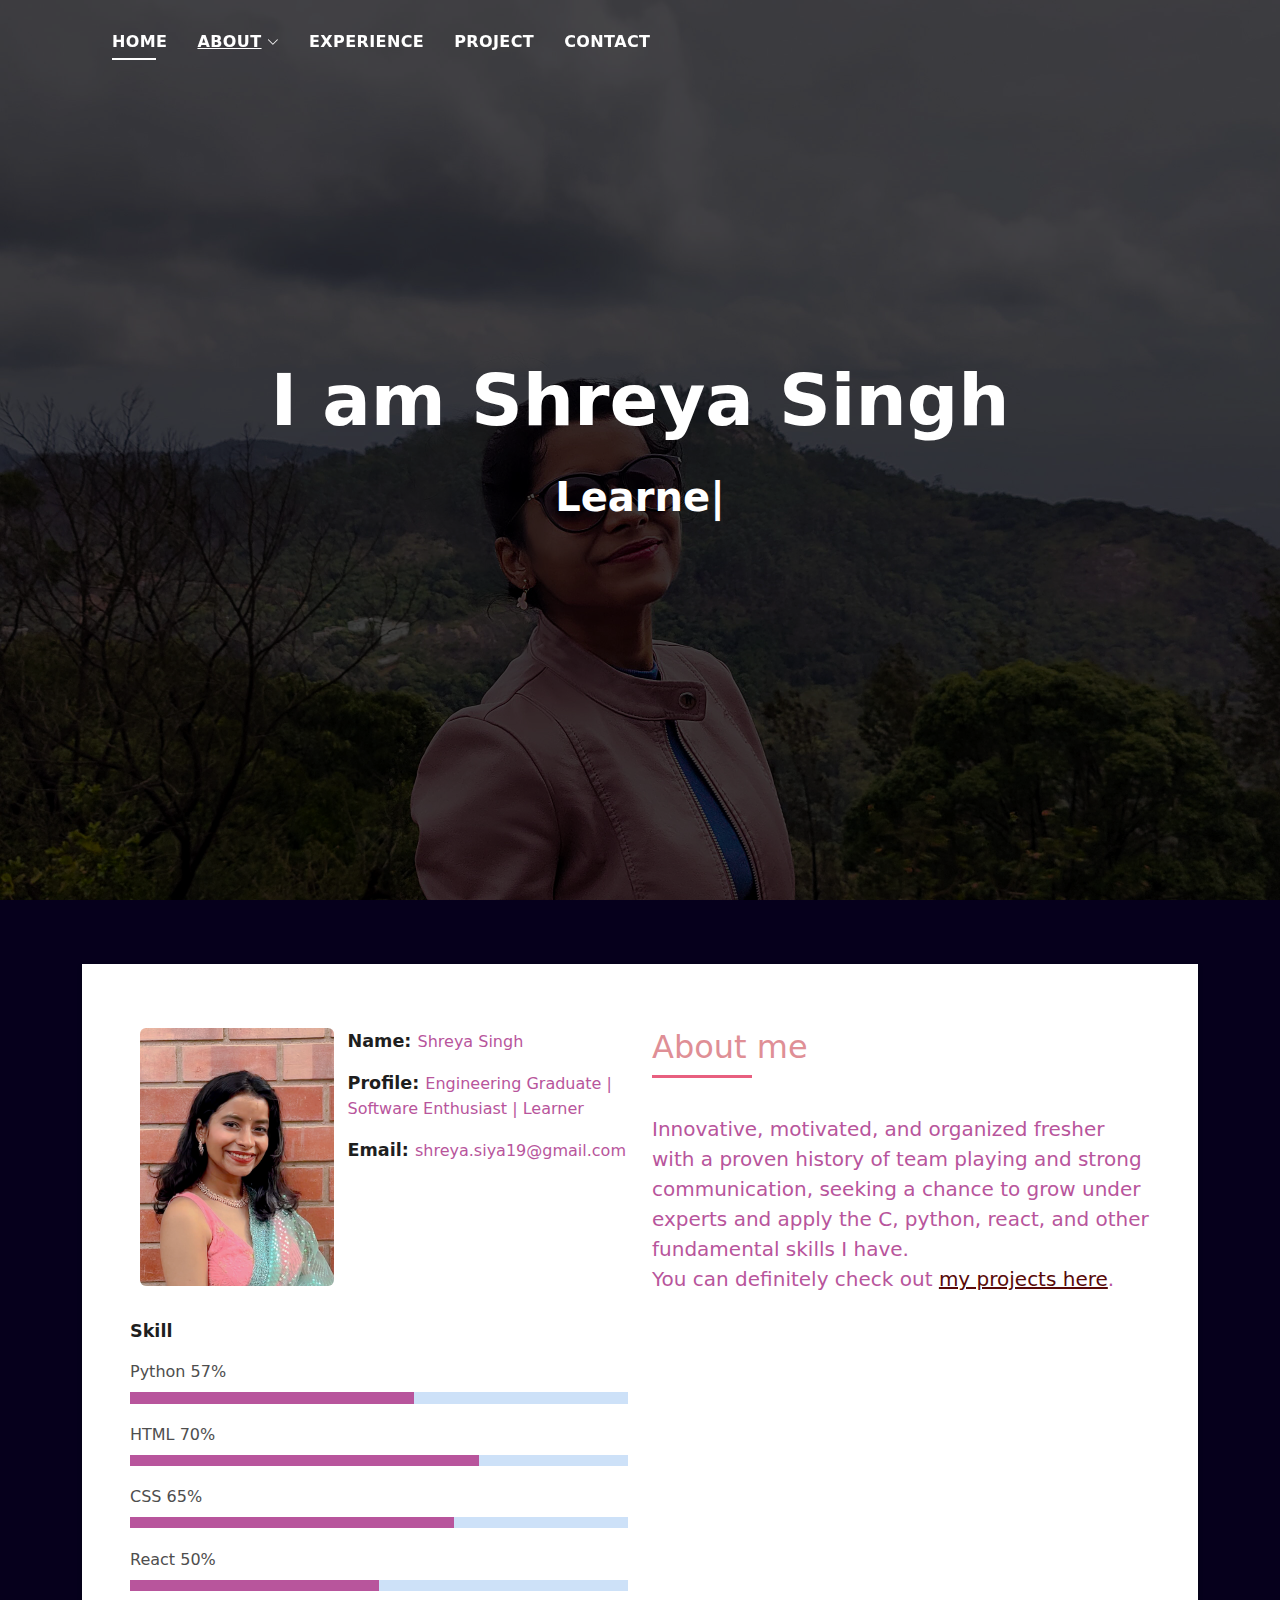
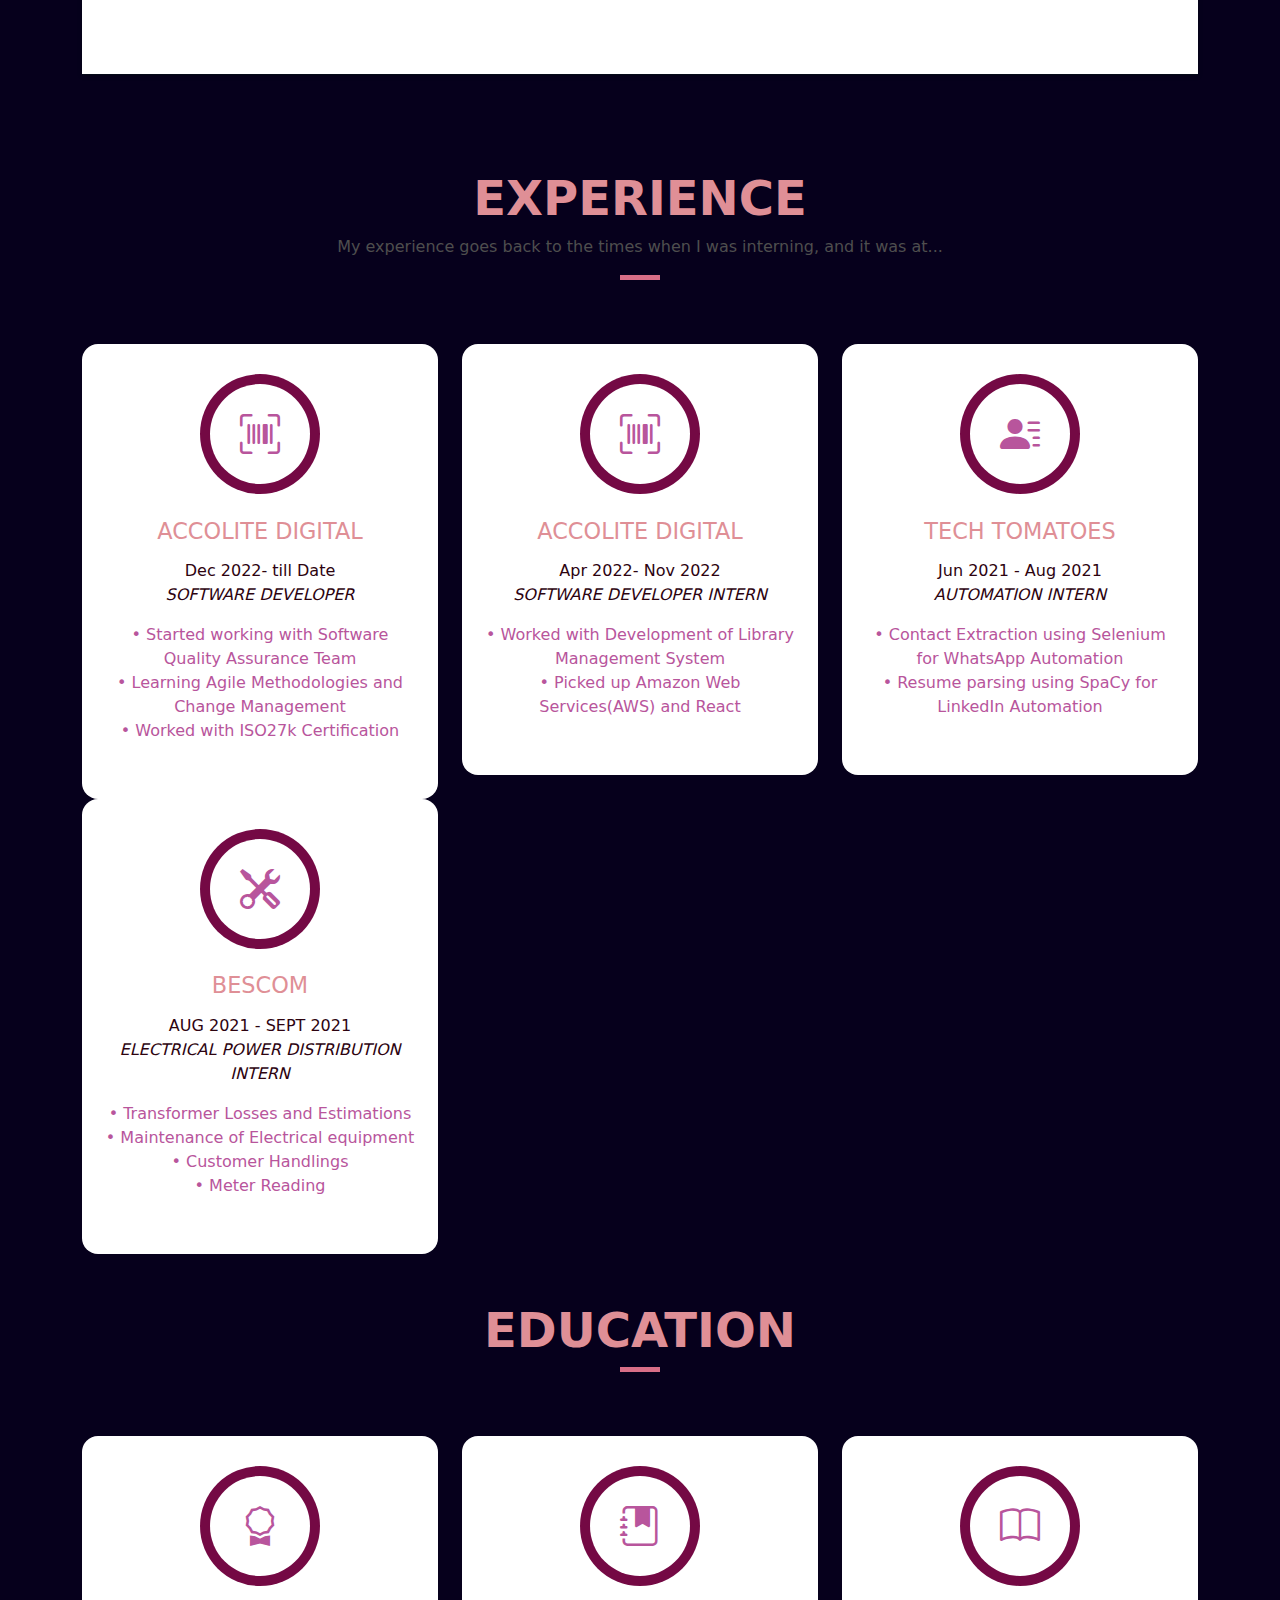
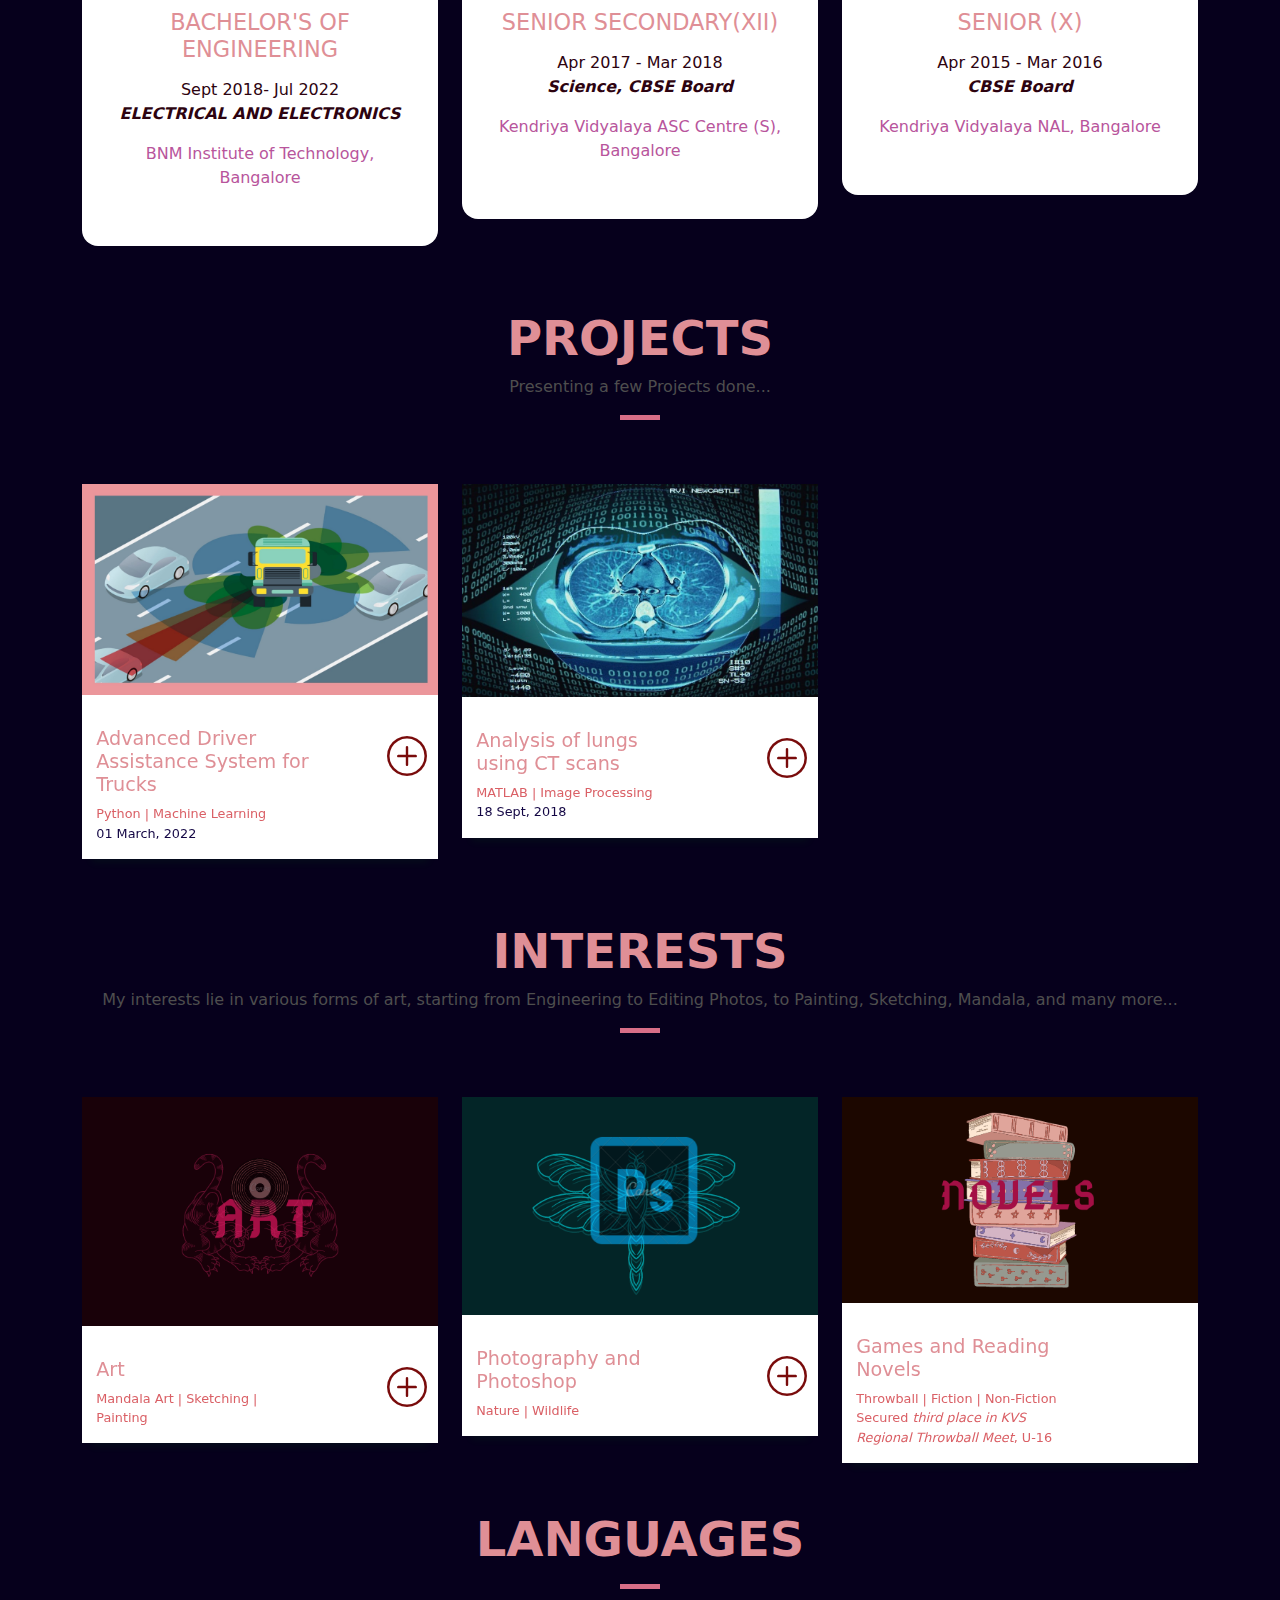
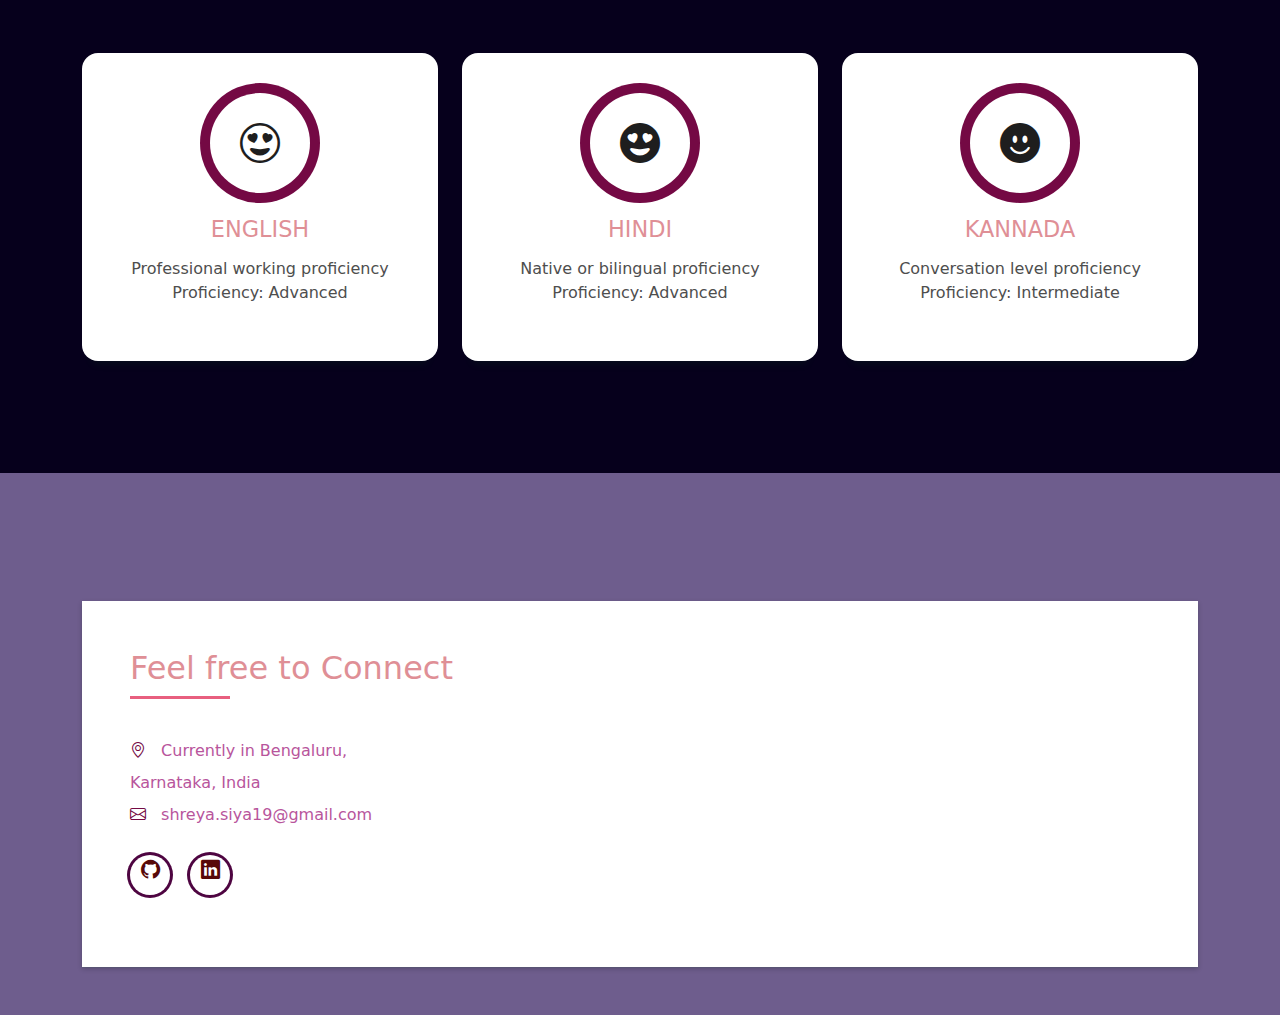
==== commit 2cba3dd3: "Updates" ====
--- a/index.html
+++ b/index.html
@@ -172,7 +172,7 @@
                   <i>SOFTWARE DEVELOPER INTERN</i>
                    </br></p>
                   <p>• Worked with Development of Library Management System </br>
-                  • Picked up with Amazon Web Services(AWS) and React
+                  • Picked up Amazon Web Services(AWS) and React
                 </p>
               </div>
             </div>
